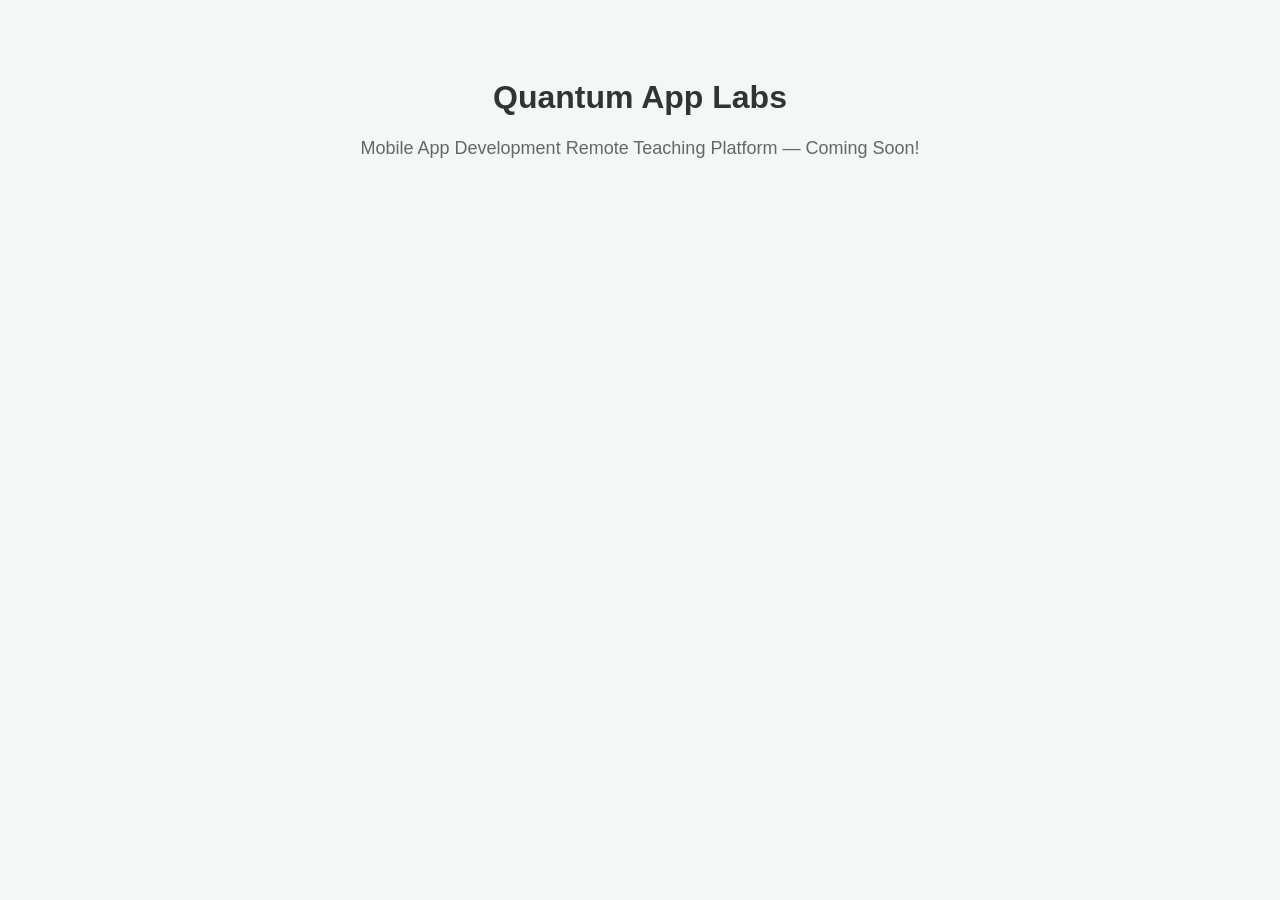
==== index.html @ 506714e9 "initial commit" ====
<!DOCTYPE html>
<html lang="en">

<head>
    <meta charset="UTF-8">
    <meta name="viewport" content="width=device-width, initial-scale=1.0">
    <title>Quantum App Labs</title>
    <style>
        body {
            font-family: sans-serif;
            text-align: center;
            padding: 50px;
            background: #f4f7f6;
        }

        h1 {
            color: #333;
        }

        p {
            color: #666;
            font-size: 18px;
        }
    </style>
</head>

<body>
    <h1>Quantum App Labs</h1>
    <p>Mobile App Development Remote Teaching Platform — Coming Soon!</p>
</body>

</html>
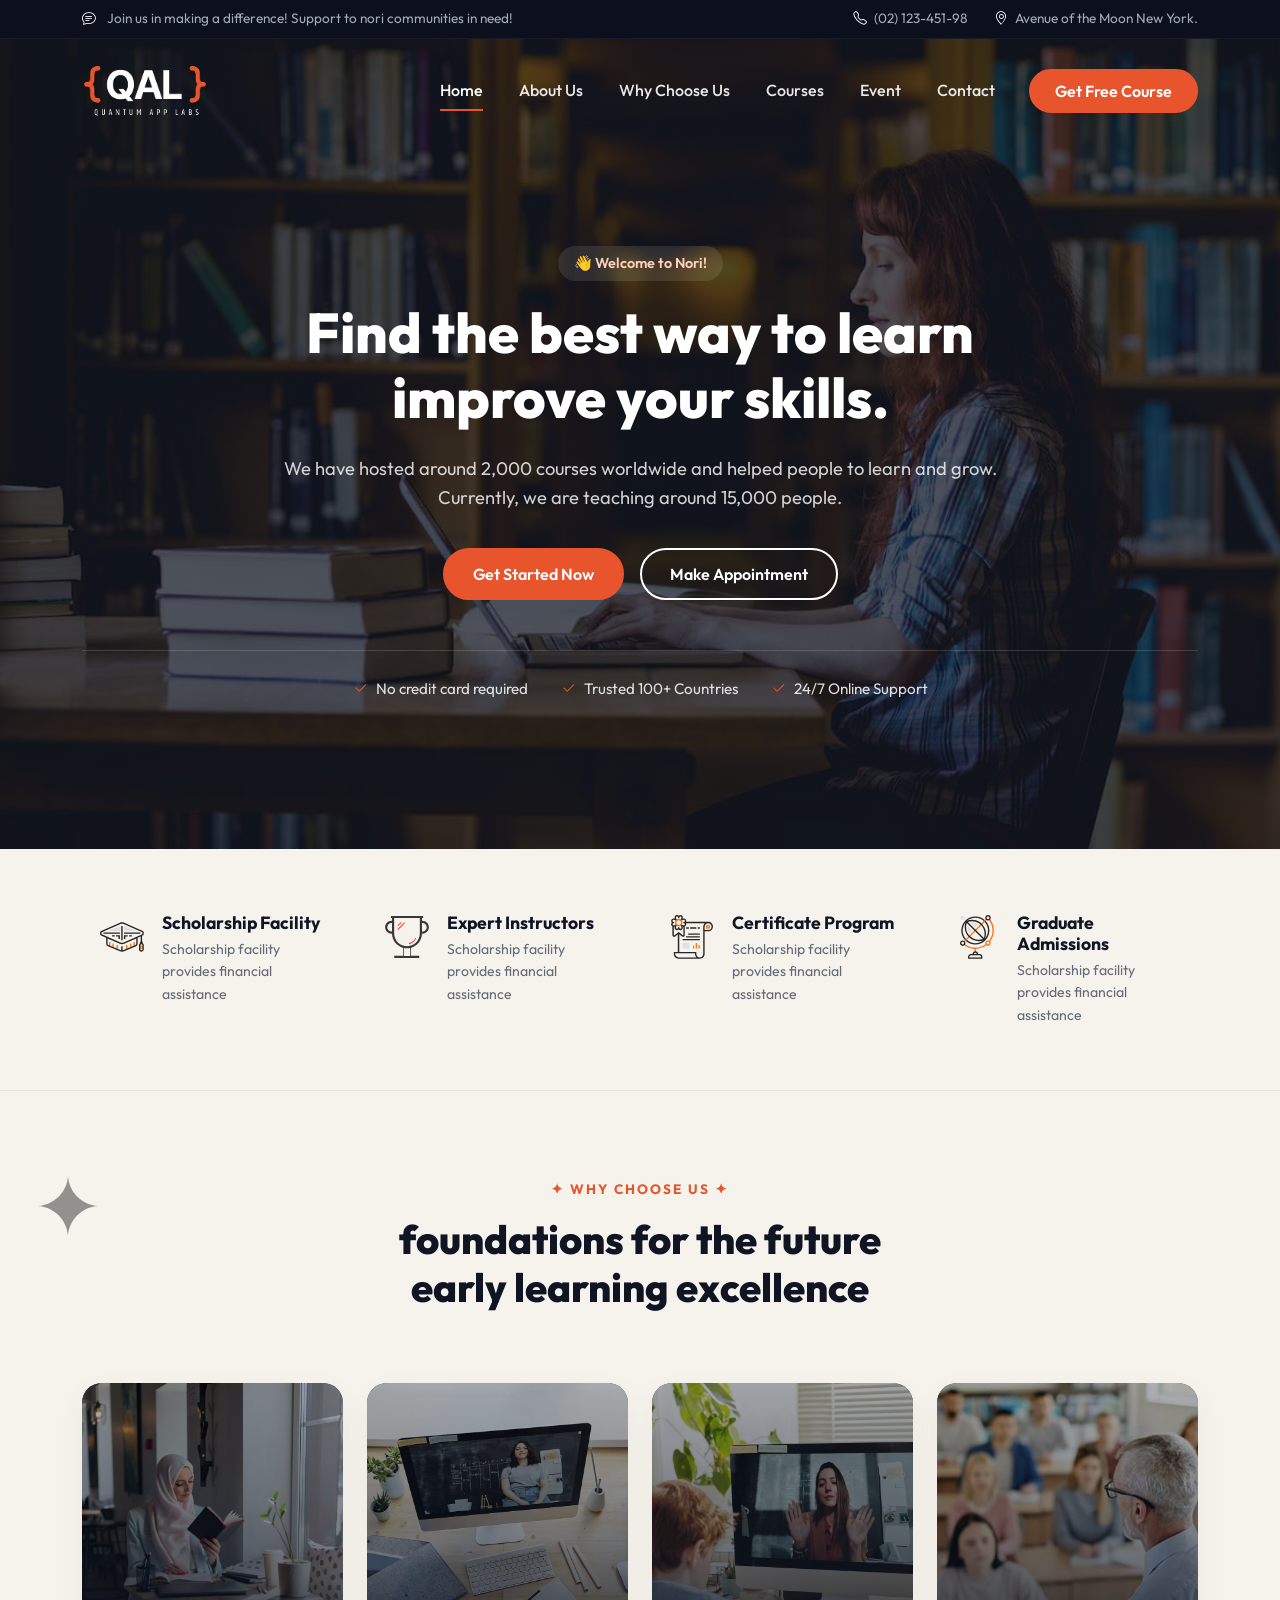
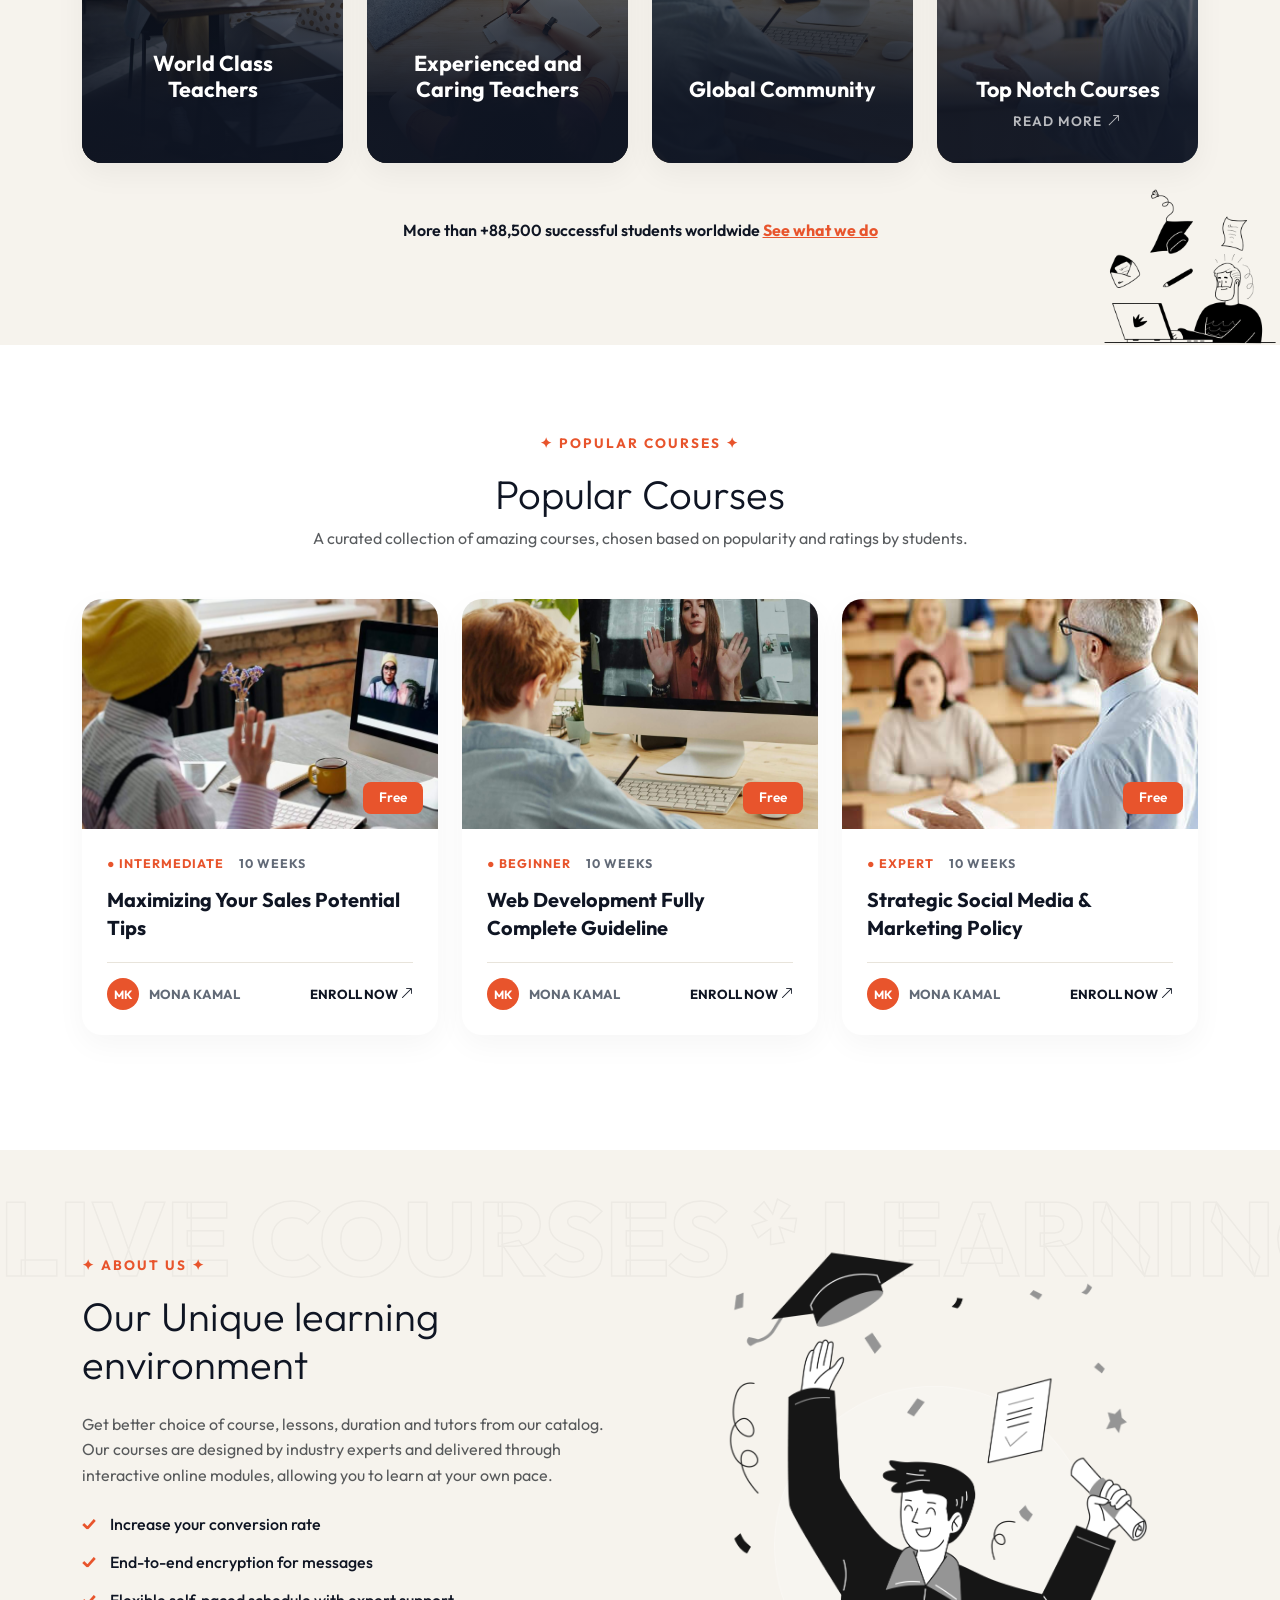
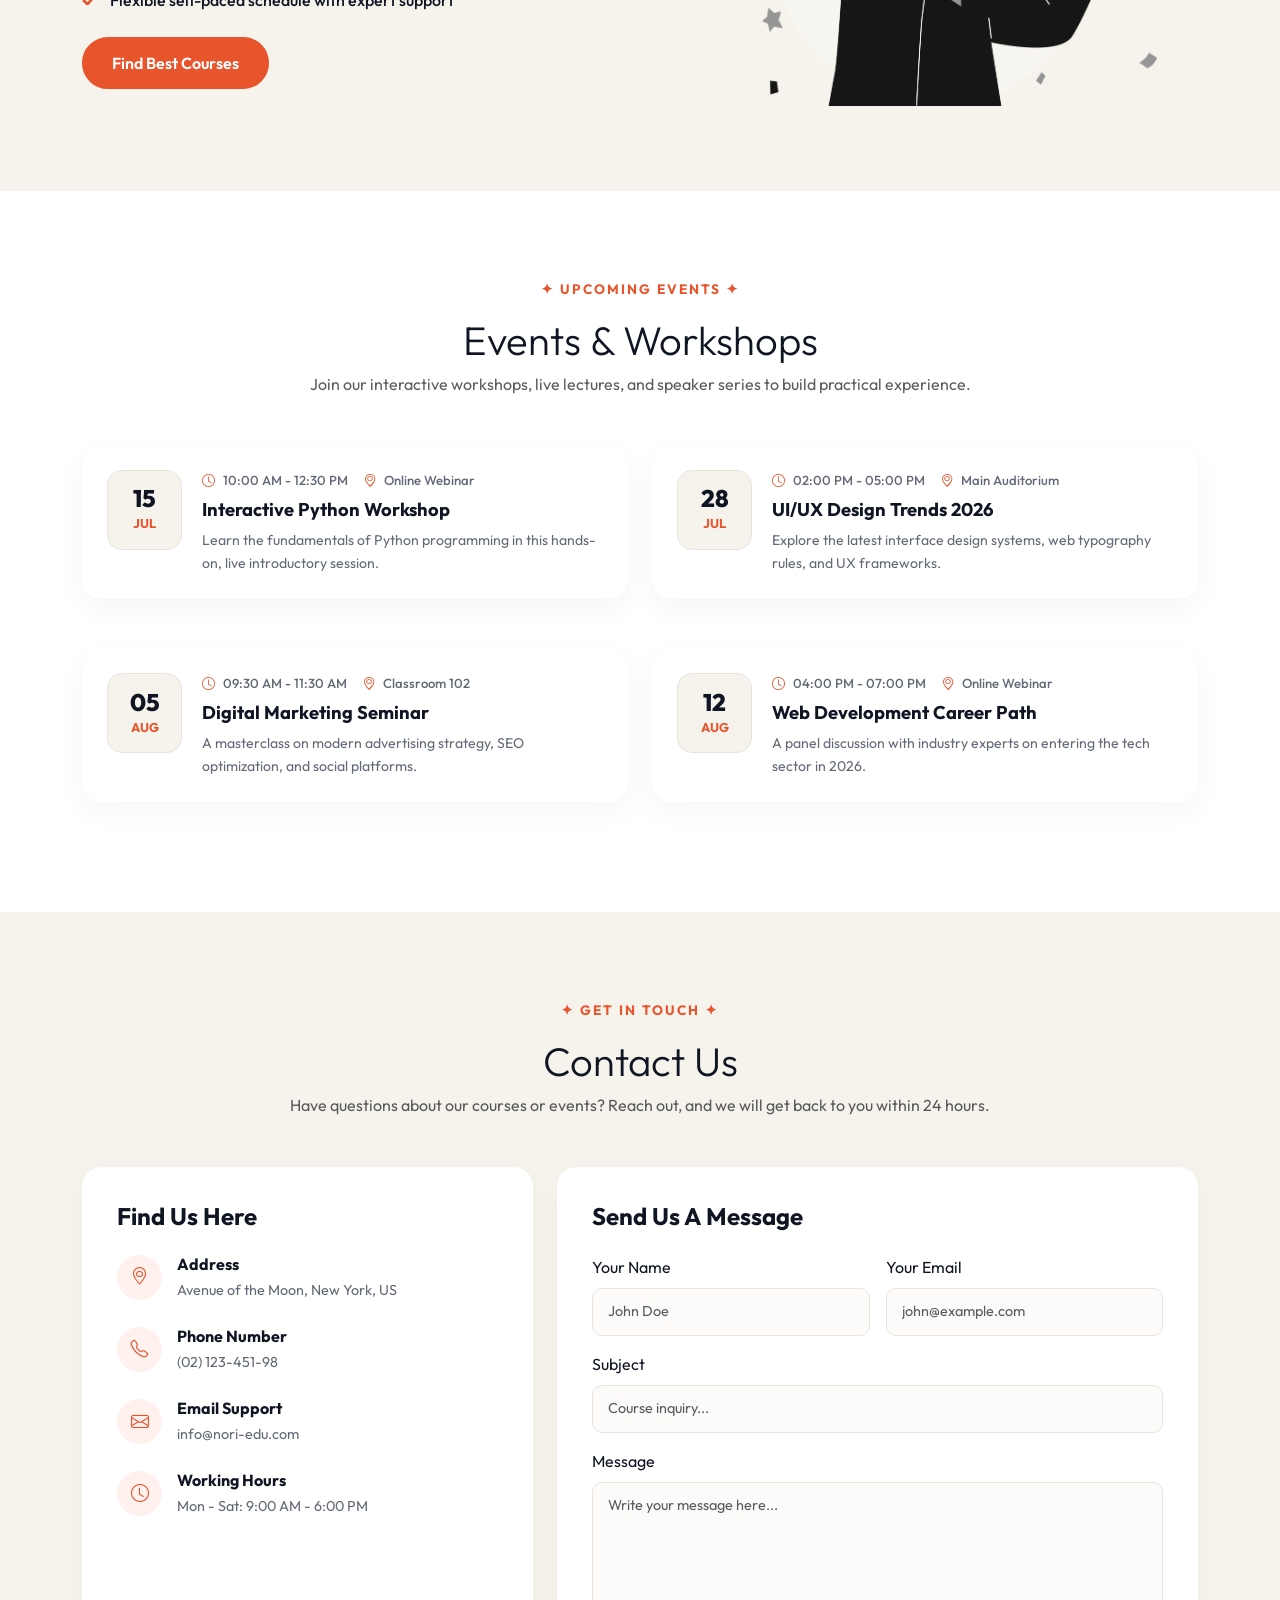
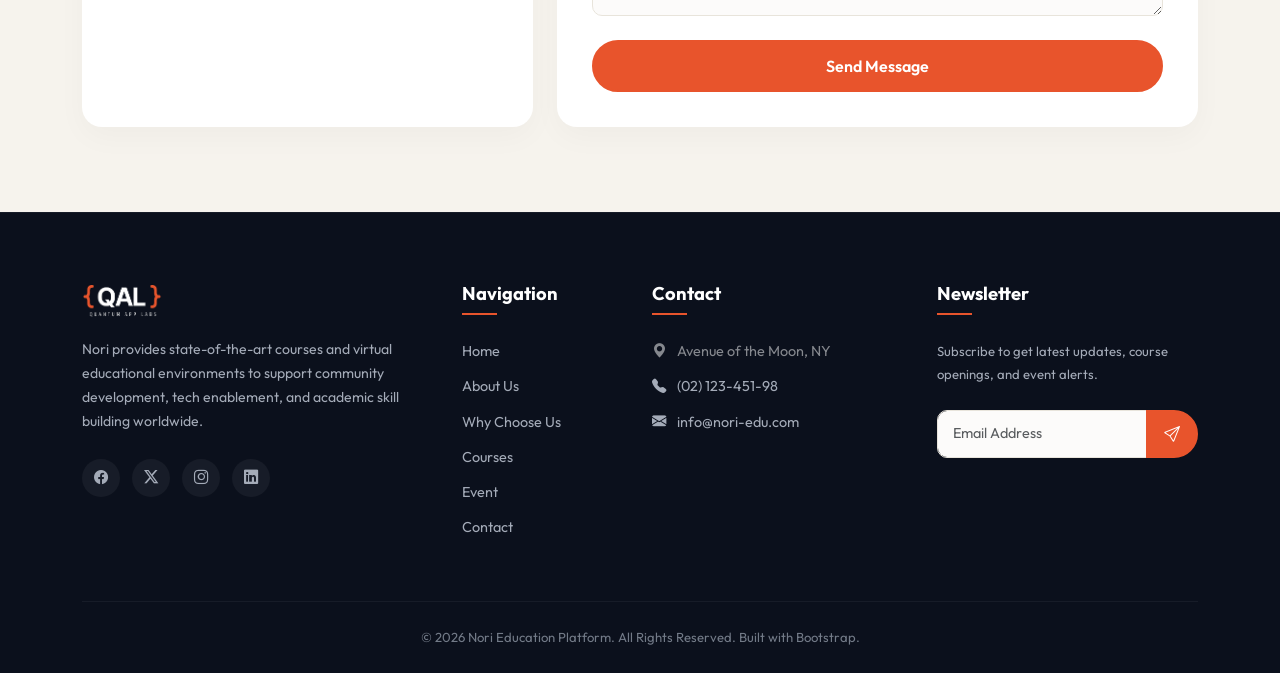
==== commit c00f4fb8: "updated website design with bootstrap" ====
--- a/index.html
+++ b/index.html
@@ -4,29 +4,735 @@
 <head>
     <meta charset="UTF-8">
     <meta name="viewport" content="width=device-width, initial-scale=1.0">
-    <title>Quantum App Labs</title>
-    <style>
-        body {
-            font-family: sans-serif;
-            text-align: center;
-            padding: 50px;
-            background: #f4f7f6;
-        }
-
-        h1 {
-            color: #333;
-        }
-
-        p {
-            color: #666;
-            font-size: 18px;
-        }
-    </style>
+    <title>Nori - Find the best way to learn & improve your skills</title>
+
+    <!-- Meta Descriptions for SEO -->
+    <meta name="description"
+        content="Nori is a premium education platform teaching over 15,000 students worldwide. Explore popular courses, expert workshops, and a unique learning environment.">
+    <meta name="keywords"
+        content="education, online courses, learning platform, nori, bootstrap school, expert teachers">
+
+    <!-- Bootstrap 5 CSS (CDN) -->
+    <link href="https://cdn.jsdelivr.net/npm/bootstrap@5.3.2/dist/css/bootstrap.min.css" rel="stylesheet">
+
+    <!-- Bootstrap Icons (CDN) -->
+    <link rel="stylesheet" href="https://cdn.jsdelivr.net/npm/bootstrap-icons@1.11.1/font/bootstrap-icons.css">
+
+    <!-- Custom CSS (Local stylesheet) -->
+    <link rel="stylesheet" href="assets/css/style.css">
 </head>
 
-<body>
-    <h1>Quantum App Labs</h1>
-    <p>Mobile App Development Remote Teaching Platform — Coming Soon!</p>
+<body data-bs-spy="scroll" data-bs-target="#navbarNav" data-bs-offset="100">
+
+    <!-- =========================================
+      1. TOP INFORMATION BAR
+    ========================================= -->
+    <div class="top-bar d-none d-lg-block">
+        <div class="container">
+            <div class="d-flex justify-content-between align-items-center">
+                <div class="top-bar-info">
+                    <i class="bi bi-chat-text text-white me-2"></i> Join us in making a difference! Support to nori
+                    communities in need!
+                </div>
+                <div class="top-bar-contact">
+                    <span class="me-4">
+                        <i class="bi bi-telephone text-white me-1"></i> (02) 123-451-98
+                    </span>
+                    <span>
+                        <i class="bi bi-geo-alt text-white me-1"></i> Avenue of the Moon New York.
+                    </span>
+                </div>
+            </div>
+        </div>
+    </div>
+
+    <!-- =========================================
+      2. NAVIGATION BAR
+    ========================================= -->
+    <nav class="navbar navbar-expand-lg navbar-transparent sticky-top">
+        <div class="container">
+            <!-- Brand Logo -->
+            <a class="navbar-brand" href="#home">
+                <img src="assets/images/Logo.png" alt="Quantum App Labs" height="55"
+                    class="d-inline-block align-middle me-1">
+            </a>
+
+            <!-- Mobile Menu Toggle Button -->
+            <button class="navbar-toggler" type="button" data-bs-toggle="collapse" data-bs-target="#navbarNav"
+                aria-controls="navbarNav" aria-expanded="false" aria-label="Toggle navigation">
+                <span class="navbar-toggler-icon"></span>
+            </button>
+
+            <!-- Menu Links (Note: Login and Sign Up buttons removed as requested) -->
+            <div class="collapse navbar-collapse justify-content-end" id="navbarNav">
+                <ul class="navbar-nav align-items-center">
+                    <li class="nav-item">
+                        <a class="nav-link active" href="#home">Home</a>
+                    </li>
+                    <li class="nav-item">
+                        <a class="nav-link" href="#about">About Us</a>
+                    </li>
+                    <li class="nav-item">
+                        <a class="nav-link" href="#why-choose">Why Choose Us</a>
+                    </li>
+                    <li class="nav-item">
+                        <a class="nav-link" href="#courses">Courses</a>
+                    </li>
+                    <li class="nav-item">
+                        <a class="nav-link" href="#event">Event</a>
+                    </li>
+                    <li class="nav-item">
+                        <a class="nav-link" href="#contact">Contact</a>
+                    </li>
+                    <!-- Nav CTA Button -->
+                    <li class="nav-item ms-lg-3 mt-3 mt-lg-0">
+                        <a href="#courses" class="btn btn-orange px-4 py-2 text-white">Get Free Course</a>
+                    </li>
+                </ul>
+            </div>
+        </div>
+    </nav>
+
+    <!-- =========================================
+      3. HERO BANNER SECTION
+    ========================================= -->
+    <header id="home" class="hero-section">
+        <div class="container text-center">
+            <!-- Floating Welcome Badge -->
+            <div class="hero-welcome-badge animate-fade-in">
+                👋 Welcome to Nori!
+            </div>
+
+            <!-- Hero Typography -->
+            <h1 class="hero-title animate-slide-up">
+                Find the best way to learn<br>improve your skills.
+            </h1>
+
+            <p class="hero-desc animate-slide-up">
+                We have hosted around 2,000 courses worldwide and helped people to learn and grow.<br>
+                Currently, we are teaching around 15,000 people.
+            </p>
+
+            <!-- Hero CTAs -->
+            <div class="hero-ctas d-flex flex-column flex-sm-row justify-content-center gap-3">
+                <a href="#courses" class="btn btn-orange">Get Started Now</a>
+                <a href="#contact" class="btn btn-outline-white">Make Appointment</a>
+            </div>
+
+            <!-- Trust Checklist under CTAs -->
+            <div class="hero-trust-list">
+                <div class="hero-trust-item">
+                    <i class="bi bi-check2"></i> No credit card required
+                </div>
+                <div class="hero-trust-item">
+                    <i class="bi bi-check2"></i> Trusted 100+ Countries
+                </div>
+                <div class="hero-trust-item">
+                    <i class="bi bi-check2"></i> 24/7 Online Support
+                </div>
+            </div>
+        </div>
+    </header>
+
+    <!-- =========================================
+      4. FEATURES BAR SECTION (Beige horizontal strip)
+    ========================================= -->
+    <section class="features-bar-section py-5">
+        <div class="container">
+            <div class="row g-4 justify-content-center">
+                <!-- Feature 1 -->
+                <div class="col-sm-6 col-lg-3">
+                    <div class="feature-box">
+                        <div class="feature-icon-wrapper">
+                            <img src="assets/images/edu.svg" alt="Graduation Cap">
+                        </div>
+                        <div>
+                            <h4 class="feature-title">Scholarship Facility</h4>
+                            <p class="feature-desc">Scholarship facility provides financial assistance</p>
+                        </div>
+                    </div>
+                </div>
+
+                <!-- Feature 2 -->
+                <div class="col-sm-6 col-lg-3">
+                    <div class="feature-box">
+                        <div class="feature-icon-wrapper">
+                            <img src="assets/images/expert.svg" alt="Trophy">
+                        </div>
+                        <div>
+                            <h4 class="feature-title">Expert Instructors</h4>
+                            <p class="feature-desc">Scholarship facility provides financial assistance</p>
+                        </div>
+                    </div>
+                </div>
+
+                <!-- Feature 3 -->
+                <div class="col-sm-6 col-lg-3">
+                    <div class="feature-box">
+                        <div class="feature-icon-wrapper">
+                            <img src="assets/images/certificate.svg" alt="Certificate">
+                        </div>
+                        <div>
+                            <h4 class="feature-title">Certificate Program</h4>
+                            <p class="feature-desc">Scholarship facility provides financial assistance</p>
+                        </div>
+                    </div>
+                </div>
+
+                <!-- Feature 4 -->
+                <div class="col-sm-6 col-lg-3">
+                    <div class="feature-box">
+                        <div class="feature-icon-wrapper">
+                            <img src="assets/images/graduate.svg" alt="Globe">
+                        </div>
+                        <div>
+                            <h4 class="feature-title">Graduate Admissions</h4>
+                            <p class="feature-desc">Scholarship facility provides financial assistance</p>
+                        </div>
+                    </div>
+                </div>
+            </div>
+        </div>
+    </section>
+
+    <!-- =========================================
+      5. WHY CHOOSE US SECTION
+    ========================================= -->
+    <section id="why-choose" class="why-choose-section">
+        <!-- Deco Graphics -->
+        <img src="assets/images/sparkle.svg" alt="Sparkle Icon" class="sparkle-bg-left">
+        <img src="assets/images/foundation-learning.png" alt="Doodle graphics" class="doodle-bottom-right">
+
+        <div class="container text-center">
+            <!-- Header Tag -->
+            <div class="section-tag">
+                ✦ Why Choose Us ✦
+            </div>
+
+            <!-- Section Title -->
+            <h2 class="section-heading display-6 mb-5" style="text-transform: lowercase; font-weight: 800;">
+                foundations for the future<br>early learning excellence
+            </h2>
+
+            <!-- Cards Grid -->
+            <div class="row g-4 why-choose-grid text-start">
+                <!-- Card 1: World Class Teachers -->
+                <div class="col-md-6 col-lg-3">
+                    <div class="why-card">
+                        <img src="assets/images/worldclass.jpg" alt="Teacher studying" class="why-card-img">
+                        <div class="why-card-overlay"></div>
+                        <div class="why-card-content text-center">
+                            <h3 class="why-card-title">World Class Teachers</h3>
+                            <a href="#about" class="why-card-link">READ MORE <i class="bi bi-arrow-right"></i></a>
+                        </div>
+                    </div>
+                </div>
+
+                <!-- Card 2: Experienced and Caring Teachers -->
+                <div class="col-md-6 col-lg-3">
+                    <div class="why-card">
+                        <img src="assets/images/nori-img-10.jpg" alt="Classroom workspace" class="why-card-img">
+                        <div class="why-card-overlay"></div>
+                        <div class="why-card-content text-center">
+                            <h3 class="why-card-title">Experienced and Caring Teachers</h3>
+                            <a href="#about" class="why-card-link">READ MORE <i class="bi bi-arrow-right"></i></a>
+                        </div>
+                    </div>
+                </div>
+
+                <!-- Card 3: Global Community -->
+                <div class="col-md-6 col-lg-3">
+                    <div class="why-card">
+                        <img src="assets/images/global.jpg" alt="Child video calling" class="why-card-img">
+                        <div class="why-card-overlay"></div>
+                        <div class="why-card-content text-center">
+                            <h3 class="why-card-title">Global Community</h3>
+                            <a href="#about" class="why-card-link">READ MORE <i class="bi bi-arrow-right"></i></a>
+                        </div>
+                    </div>
+                </div>
+
+                <!-- Card 4: Top Notch Courses -->
+                <div class="col-md-6 col-lg-3">
+                    <div class="why-card">
+                        <img src="assets/images/top-notch.jpg" alt="Class learning" class="why-card-img">
+                        <div class="why-card-overlay"></div>
+                        <div class="why-card-content text-center">
+                            <h3 class="why-card-title">Top Notch Courses</h3>
+                            <a href="#courses" class="why-card-link" style="opacity: 1; transform: translateY(0);">READ
+                                MORE <i class="bi bi-arrow-up-right"></i></a>
+                        </div>
+                    </div>
+                </div>
+            </div>
+
+            <!-- Bottom Text Link -->
+            <p class="why-bottom-text">
+                More than +88,500 successful students worldwide <a href="#courses">See what we do</a>
+            </p>
+        </div>
+    </section>
+
+    <!-- =========================================
+      6. POPULAR COURSES SECTION
+    ========================================= -->
+    <section id="courses" class="courses-section">
+        <div class="container text-center">
+            <!-- Header Tag -->
+            <div class="section-tag">
+                ✦ Popular Courses ✦
+            </div>
+
+            <h2 class="section-heading display-6 mb-2">Popular Courses</h2>
+            <p class="text-muted mb-5 max-width-600 mx-auto">
+                A curated collection of amazing courses, chosen based on popularity and ratings by students.
+            </p>
+
+            <!-- Courses Row -->
+            <div class="row g-4 text-start">
+                <!-- Course 1 -->
+                <div class="col-md-6 col-lg-4">
+                    <div class="course-card">
+                        <div class="course-img-wrapper">
+                            <img src="assets/images/demo-courses.jpg" alt="Students learning" class="course-img">
+                            <span class="course-badge-free">Free</span>
+                        </div>
+                        <div class="course-body">
+                            <div class="course-meta">
+                                <span class="course-category">● INTERMEDIATE</span>
+                                <span class="course-duration">10 WEEKS</span>
+                            </div>
+                            <h3 class="course-title">
+                                <a href="#contact">Maximizing Your Sales Potential Tips</a>
+                            </h3>
+                            <div class="course-footer">
+                                <div class="course-author">
+                                    <div class="course-author-avatar">MK</div>
+                                    <span class="course-author-name">MONA KAMAL</span>
+                                </div>
+                                <a href="#contact" class="course-enroll-link">ENROLL NOW <i
+                                        class="bi bi-arrow-up-right"></i></a>
+                            </div>
+                        </div>
+                    </div>
+                </div>
+
+                <!-- Course 2 -->
+                <div class="col-md-6 col-lg-4">
+                    <div class="course-card">
+                        <div class="course-img-wrapper">
+                            <img src="assets/images/global.jpg" alt="Online learning" class="course-img">
+                            <span class="course-badge-free">Free</span>
+                        </div>
+                        <div class="course-body">
+                            <div class="course-meta">
+                                <span class="course-category">● BEGINNER</span>
+                                <span class="course-duration">10 WEEKS</span>
+                            </div>
+                            <h3 class="course-title">
+                                <a href="#contact">Web Development Fully Complete Guideline</a>
+                            </h3>
+                            <div class="course-footer">
+                                <div class="course-author">
+                                    <div class="course-author-avatar">MK</div>
+                                    <span class="course-author-name">MONA KAMAL</span>
+                                </div>
+                                <a href="#contact" class="course-enroll-link">ENROLL NOW <i
+                                        class="bi bi-arrow-up-right"></i></a>
+                            </div>
+                        </div>
+                    </div>
+                </div>
+
+                <!-- Course 3 -->
+                <div class="col-md-6 col-lg-4">
+                    <div class="course-card">
+                        <div class="course-img-wrapper">
+                            <img src="assets/images/top-notch.jpg" alt="Social Media class" class="course-img">
+                            <span class="course-badge-free">Free</span>
+                        </div>
+                        <div class="course-body">
+                            <div class="course-meta">
+                                <span class="course-category">● EXPERT</span>
+                                <span class="course-duration">10 WEEKS</span>
+                            </div>
+                            <h3 class="course-title">
+                                <a href="#contact">Strategic Social Media & Marketing Policy</a>
+                            </h3>
+                            <div class="course-footer">
+                                <div class="course-author">
+                                    <div class="course-author-avatar">MK</div>
+                                    <span class="course-author-name">MONA KAMAL</span>
+                                </div>
+                                <a href="#contact" class="course-enroll-link">ENROLL NOW <i
+                                        class="bi bi-arrow-up-right"></i></a>
+                            </div>
+                        </div>
+                    </div>
+                </div>
+            </div>
+        </div>
+    </section>
+
+    <!-- =========================================
+      7. ABOUT US SECTION
+    ========================================= -->
+    <section id="about" class="about-section">
+        <!-- Giant outline floating text behind layout -->
+        <div class="about-outline-text-bg text-uppercase">
+            Live Courses * Learning
+        </div>
+
+        <div class="container about-content-wrapper">
+            <div class="row g-5 align-items-center">
+                <!-- Left: Content details -->
+                <div class="col-lg-6">
+                    <div class="section-tag">
+                        ✦ About Us ✦
+                    </div>
+                    <h2 class="display-6 mb-4">Our Unique learning environment</h2>
+                    <p class="text-muted mb-4">
+                        Get better choice of course, lessons, duration and tutors from our catalog. Our courses are
+                        designed by industry experts and delivered through interactive online modules, allowing you to
+                        learn at your own pace.
+                    </p>
+
+                    <!-- Checklist -->
+                    <ul class="checklist mb-4">
+                        <li>Increase your conversion rate</li>
+                        <li>End-to-end encryption for messages</li>
+                        <li>Flexible self-paced schedule with expert support</li>
+                    </ul>
+
+                    <a href="#courses" class="btn btn-orange">Find Best Courses</a>
+                </div>
+
+                <!-- Right: Illustration -->
+                <div class="col-lg-6">
+                    <div class="about-img-wrapper">
+                        <img src="assets/images/unique-learning-environment.png"
+                            alt="Graduate throwing cap illustration" class="about-img">
+                    </div>
+                </div>
+            </div>
+        </div>
+    </section>
+
+    <!-- =========================================
+      8. EVENT SECTION
+    ========================================= -->
+    <section id="event" class="events-section">
+        <div class="container">
+            <div class="text-center mb-5">
+                <div class="section-tag">
+                    ✦ Upcoming Events ✦
+                </div>
+                <h2 class="display-6">Events & Workshops</h2>
+                <p class="text-muted max-width-600 mx-auto">
+                    Join our interactive workshops, live lectures, and speaker series to build practical experience.
+                </p>
+            </div>
+
+            <div class="row g-4">
+                <!-- Event 1 -->
+                <div class="col-lg-6">
+                    <div class="event-card">
+                        <div class="event-card-body">
+                            <div class="event-date-badge">
+                                <span class="event-day">15</span>
+                                <span class="event-month">Jul</span>
+                            </div>
+                            <div class="event-details">
+                                <div class="event-meta">
+                                    <span><i class="bi bi-clock"></i> 10:00 AM - 12:30 PM</span>
+                                    <span><i class="bi bi-geo-alt"></i> Online Webinar</span>
+                                </div>
+                                <h4 class="event-title">
+                                    <a href="#contact">Interactive Python Workshop</a>
+                                </h4>
+                                <p class="event-desc">
+                                    Learn the fundamentals of Python programming in this hands-on, live introductory
+                                    session.
+                                </p>
+                            </div>
+                        </div>
+                    </div>
+                </div>
+
+                <!-- Event 2 -->
+                <div class="col-lg-6">
+                    <div class="event-card">
+                        <div class="event-card-body">
+                            <div class="event-date-badge">
+                                <span class="event-day">28</span>
+                                <span class="event-month">Jul</span>
+                            </div>
+                            <div class="event-details">
+                                <div class="event-meta">
+                                    <span><i class="bi bi-clock"></i> 02:00 PM - 05:00 PM</span>
+                                    <span><i class="bi bi-geo-alt"></i> Main Auditorium</span>
+                                </div>
+                                <h4 class="event-title">
+                                    <a href="#contact">UI/UX Design Trends 2026</a>
+                                </h4>
+                                <p class="event-desc">
+                                    Explore the latest interface design systems, web typography rules, and UX
+                                    frameworks.
+                                </p>
+                            </div>
+                        </div>
+                    </div>
+                </div>
+
+                <!-- Event 3 -->
+                <div class="col-lg-6">
+                    <div class="event-card">
+                        <div class="event-card-body">
+                            <div class="event-date-badge">
+                                <span class="event-day">05</span>
+                                <span class="event-month">Aug</span>
+                            </div>
+                            <div class="event-details">
+                                <div class="event-meta">
+                                    <span><i class="bi bi-clock"></i> 09:30 AM - 11:30 AM</span>
+                                    <span><i class="bi bi-geo-alt"></i> Classroom 102</span>
+                                </div>
+                                <h4 class="event-title">
+                                    <a href="#contact">Digital Marketing Seminar</a>
+                                </h4>
+                                <p class="event-desc">
+                                    A masterclass on modern advertising strategy, SEO optimization, and social
+                                    platforms.
+                                </p>
+                            </div>
+                        </div>
+                    </div>
+                </div>
+
+                <!-- Event 4 -->
+                <div class="col-lg-6">
+                    <div class="event-card">
+                        <div class="event-card-body">
+                            <div class="event-date-badge">
+                                <span class="event-day">12</span>
+                                <span class="event-month">Aug</span>
+                            </div>
+                            <div class="event-details">
+                                <div class="event-meta">
+                                    <span><i class="bi bi-clock"></i> 04:00 PM - 07:00 PM</span>
+                                    <span><i class="bi bi-geo-alt"></i> Online Webinar</span>
+                                </div>
+                                <h4 class="event-title">
+                                    <a href="#contact">Web Development Career Path</a>
+                                </h4>
+                                <p class="event-desc">
+                                    A panel discussion with industry experts on entering the tech sector in 2026.
+                                </p>
+                            </div>
+                        </div>
+                    </div>
+                </div>
+            </div>
+        </div>
+    </section>
+
+    <!-- =========================================
+      9. CONTACT SECTION
+    ========================================= -->
+    <section id="contact" class="contact-section">
+        <div class="container">
+            <div class="text-center mb-5">
+                <div class="section-tag">
+                    ✦ Get In Touch ✦
+                </div>
+                <h2 class="display-6">Contact Us</h2>
+                <p class="text-muted max-width-600 mx-auto">
+                    Have questions about our courses or events? Reach out, and we will get back to you within 24 hours.
+                </p>
+            </div>
+
+            <div class="row g-4">
+                <!-- Left: Contact Details Column -->
+                <div class="col-lg-5">
+                    <div class="contact-info-card">
+                        <h4 class="mb-4" style="font-weight: 700;">Find Us Here</h4>
+
+                        <!-- Address -->
+                        <div class="contact-info-item">
+                            <div class="contact-info-icon">
+                                <i class="bi bi-geo-alt"></i>
+                            </div>
+                            <div class="contact-info-details">
+                                <h5>Address</h5>
+                                <p>Avenue of the Moon, New York, US</p>
+                            </div>
+                        </div>
+
+                        <!-- Phone -->
+                        <div class="contact-info-item">
+                            <div class="contact-info-icon">
+                                <i class="bi bi-telephone"></i>
+                            </div>
+                            <div class="contact-info-details">
+                                <h5>Phone Number</h5>
+                                <p>(02) 123-451-98</p>
+                            </div>
+                        </div>
+
+                        <!-- Email -->
+                        <div class="contact-info-item">
+                            <div class="contact-info-icon">
+                                <i class="bi bi-envelope"></i>
+                            </div>
+                            <div class="contact-info-details">
+                                <h5>Email Support</h5>
+                                <p>info@nori-edu.com</p>
+                            </div>
+                        </div>
+
+                        <!-- Working Hours -->
+                        <div class="contact-info-item">
+                            <div class="contact-info-icon">
+                                <i class="bi bi-clock"></i>
+                            </div>
+                            <div class="contact-info-details">
+                                <h5>Working Hours</h5>
+                                <p>Mon - Sat: 9:00 AM - 6:00 PM</p>
+                            </div>
+                        </div>
+                    </div>
+                </div>
+
+                <!-- Right: Sleek Contact Form Column -->
+                <div class="col-lg-7">
+                    <div class="contact-form-card">
+                        <h4 class="mb-4" style="font-weight: 700;">Send Us A Message</h4>
+
+                        <form id="contactForm">
+                            <div class="row g-3">
+                                <!-- Name Input -->
+                                <div class="col-md-6">
+                                    <div class="form-group">
+                                        <label for="formName" class="form-label font-weight-bold">Your Name</label>
+                                        <input type="text" class="form-control" id="formName" placeholder="John Doe"
+                                            required>
+                                    </div>
+                                </div>
+
+                                <!-- Email Input -->
+                                <div class="col-md-6">
+                                    <div class="form-group">
+                                        <label for="formEmail" class="form-label">Your Email</label>
+                                        <input type="email" class="form-control" id="formEmail"
+                                            placeholder="john@example.com" required>
+                                    </div>
+                                </div>
+
+                                <!-- Subject Input -->
+                                <div class="col-12">
+                                    <div class="form-group">
+                                        <label for="formSubject" class="form-label">Subject</label>
+                                        <input type="text" class="form-control" id="formSubject"
+                                            placeholder="Course inquiry..." required>
+                                    </div>
+                                </div>
+
+                                <!-- Message TextArea -->
+                                <div class="col-12">
+                                    <div class="form-group">
+                                        <label for="formMessage" class="form-label">Message</label>
+                                        <textarea class="form-control" id="formMessage" rows="5"
+                                            placeholder="Write your message here..." required></textarea>
+                                    </div>
+                                </div>
+
+                                <!-- Submit Button -->
+                                <div class="col-12 mt-4">
+                                    <button type="submit" class="btn btn-orange w-100">Send Message</button>
+                                </div>
+                            </div>
+                        </form>
+                    </div>
+                </div>
+            </div>
+        </div>
+    </section>
+
+    <!-- =========================================
+      10. FOOTER SECTION
+    ========================================= -->
+    <footer class="footer">
+        <div class="container">
+            <div class="row g-4">
+                <!-- Column 1: Brand details -->
+                <div class="col-lg-4 col-md-6">
+                    <a class="footer-logo" href="#home">
+                        <img src="assets/images/Logo.png" alt="Quantum App Labs" height="35"
+                            class="d-inline-block align-middle me-1">
+                    </a>
+                    <p class="footer-desc">
+                        Nori provides state-of-the-art courses and virtual educational environments to support community
+                        development, tech enablement, and academic skill building worldwide.
+                    </p>
+                    <div class="social-links">
+                        <a href="#" class="social-btn"><i class="bi bi-facebook"></i></a>
+                        <a href="#" class="social-btn"><i class="bi bi-twitter-x"></i></a>
+                        <a href="#" class="social-btn"><i class="bi bi-instagram"></i></a>
+                        <a href="#" class="social-btn"><i class="bi bi-linkedin"></i></a>
+                    </div>
+                </div>
+
+                <!-- Column 2: Navigation links -->
+                <div class="col-lg-2 col-md-6">
+                    <h4 class="footer-title">Navigation</h4>
+                    <ul class="footer-links">
+                        <li><a href="#home">Home</a></li>
+                        <li><a href="#about">About Us</a></li>
+                        <li><a href="#why-choose">Why Choose Us</a></li>
+                        <li><a href="#courses">Courses</a></li>
+                        <li><a href="#event">Event</a></li>
+                        <li><a href="#contact">Contact</a></li>
+                    </ul>
+                </div>
+
+                <!-- Column 3: Contact info -->
+                <div class="col-lg-3 col-md-6">
+                    <h4 class="footer-title">Contact</h4>
+                    <ul class="footer-links">
+                        <li class="text-white-50"><i class="bi bi-geo-alt-fill text-orange me-2"></i> Avenue of the
+                            Moon, NY</li>
+                        <li><a href="tel:+0212345198"><i class="bi bi-telephone-fill text-orange me-2"></i> (02)
+                                123-451-98</a></li>
+                        <li><a href="mailto:info@nori-edu.com"><i class="bi bi-envelope-fill text-orange me-2"></i>
+                                info@nori-edu.com</a></li>
+                    </ul>
+                </div>
+
+                <!-- Column 4: Newsletter -->
+                <div class="col-lg-3 col-md-6">
+                    <h4 class="footer-title">Newsletter</h4>
+                    <p class="footer-desc" style="font-size: 0.82rem;">
+                        Subscribe to get latest updates, course openings, and event alerts.
+                    </p>
+                    <div class="input-group">
+                        <input type="email" class="form-control" placeholder="Email Address" aria-label="Email Address">
+                        <button class="btn btn-orange py-2 px-3" type="button"><i class="bi bi-send"></i></button>
+                    </div>
+                </div>
+            </div>
+
+            <!-- Bottom copyrights bar -->
+            <div class="footer-bottom text-center">
+                <p class="mb-0">&copy; 2026 Nori Education Platform. All Rights Reserved. Built with Bootstrap.</p>
+            </div>
+        </div>
+    </footer>
+
+    <!-- Bootstrap 5 Bundle JS with Popper (CDN) -->
+    <script src="https://cdn.jsdelivr.net/npm/bootstrap@5.3.2/dist/js/bootstrap.bundle.min.js"></script>
+
+    <!-- Custom JS (Local script) -->
+    <script src="assets/js/script.js"></script>
 </body>
 
 </html>
--- a/assets/css/style.css
+++ b/assets/css/style.css
@@ -0,0 +1,937 @@
+/* 
+=========================================
+  NORI - Education Landing Page Stylesheet
+  Standard, Clean, and Beginner-Friendly CSS
+=========================================
+*/
+
+/* 1. Global Custom Properties & Font Setup */
+@import url('https://fonts.googleapis.com/css2?family=Outfit:wght@300;400;500;600;700;800&display=swap');
+
+:root {
+    --primary-color: #e8542c;       /* Premium red-orange accent */
+    --primary-hover: #d13d17;       /* Darker orange for hover states */
+    --bg-cream: #f6f3ed;            /* Soft warm cream background */
+    --bg-white: #ffffff;            /* Pure white background */
+    --text-dark: #0f1523;           /* Sleek dark navy/black for typography */
+    --text-muted: #626a77;          /* Soft grey for body text and details */
+    --border-color: #e8e4db;        /* Warm border tint */
+    --font-primary: 'Outfit', sans-serif;
+    --transition-smooth: all 0.35s cubic-bezier(0.25, 0.8, 0.25, 1);
+}
+
+/* 2. Base Styles */
+body {
+    font-family: var(--font-primary);
+    background-color: var(--bg-white);
+    color: var(--text-dark);
+    line-height: 1.6;
+    overflow-x: hidden;
+}
+
+h1, h2, h3, h4, h5, h6 {
+    font-weight: 700;
+    color: var(--text-dark);
+}
+
+a {
+    color: var(--primary-color);
+    text-decoration: none;
+    transition: var(--transition-smooth);
+}
+
+a:hover {
+    color: var(--primary-hover);
+}
+
+/* Scrollspy adjustment for fixed headers */
+section {
+    padding: 85px 0;
+    position: relative;
+}
+
+/* Custom Buttons */
+.btn-orange {
+    background-color: var(--primary-color);
+    color: var(--bg-white);
+    font-weight: 600;
+    padding: 12px 28px;
+    border-radius: 30px;
+    border: 2px solid var(--primary-color);
+    transition: var(--transition-smooth);
+}
+
+.btn-orange:hover {
+    background-color: var(--primary-hover);
+    border-color: var(--primary-hover);
+    color: var(--bg-white);
+    transform: translateY(-2px);
+    box-shadow: 0 5px 15px rgba(232, 84, 44, 0.3);
+}
+
+.btn-outline-white {
+    background-color: transparent;
+    color: var(--bg-white);
+    font-weight: 600;
+    padding: 12px 28px;
+    border-radius: 30px;
+    border: 2px solid var(--bg-white);
+    transition: var(--transition-smooth);
+}
+
+.btn-outline-white:hover {
+    background-color: var(--bg-white);
+    color: var(--text-dark);
+    transform: translateY(-2px);
+    box-shadow: 0 5px 15px rgba(255, 255, 255, 0.2);
+}
+
+/* Small section tags */
+.section-tag {
+    color: var(--primary-color);
+    text-transform: uppercase;
+    font-size: 0.85rem;
+    font-weight: 700;
+    letter-spacing: 2px;
+    display: inline-flex;
+    align-items: center;
+    gap: 8px;
+    margin-bottom: 15px;
+}
+
+/* Custom Bullet List With Checkmarks */
+.checklist {
+    list-style: none;
+    padding-left: 0;
+}
+
+.checklist li {
+    position: relative;
+    padding-left: 28px;
+    margin-bottom: 12px;
+    color: var(--text-dark);
+    font-weight: 500;
+}
+
+.checklist li::before {
+    content: "✓";
+    position: absolute;
+    left: 0;
+    top: 0;
+    color: var(--primary-color);
+    font-weight: 900;
+}
+
+/* 3. Top Info Bar & Sticky Navbar */
+.top-bar {
+    background-color: #0b101c;
+    color: #a4abb8;
+    font-size: 0.85rem;
+    padding: 8px 0;
+    border-bottom: 1px solid rgba(255, 255, 255, 0.05);
+}
+
+.top-bar a {
+    color: #a4abb8;
+}
+
+.top-bar a:hover {
+    color: var(--bg-white);
+}
+
+.navbar {
+    position: absolute;
+    top: 0;
+    left: 0;
+    right: 0;
+    transition: var(--transition-smooth);
+    padding: 18px 0;
+    z-index: 1030;
+}
+
+@media (min-width: 992px) {
+    .navbar {
+        top: 40px; /* Position below the top-bar on desktop screens */
+    }
+}
+
+/* When transparent at top over Hero banner */
+.navbar-transparent {
+    background-color: transparent !important;
+}
+
+.navbar-transparent .nav-link {
+    color: rgba(255, 255, 255, 0.9) !important;
+    font-weight: 500;
+}
+
+.navbar-transparent .nav-link:hover,
+.navbar-transparent .nav-link.active {
+    color: var(--bg-white) !important;
+}
+
+/* When scrolled down */
+.navbar-scrolled {
+    position: fixed !important;
+    top: 0;
+    background-color: var(--bg-white) !important;
+    box-shadow: 0 4px 20px rgba(0, 0, 0, 0.05);
+    padding: 12px 0;
+}
+
+.navbar-scrolled .nav-link {
+    color: var(--text-dark) !important;
+    font-weight: 500;
+}
+
+.navbar-scrolled .nav-link:hover,
+.navbar-scrolled .nav-link.active {
+    color: var(--primary-color) !important;
+}
+
+.navbar-brand {
+    font-weight: 800;
+    font-size: 1.6rem;
+    display: flex;
+    align-items: center;
+    gap: 8px;
+}
+
+.navbar-brand img {
+    transition: var(--transition-smooth);
+}
+
+.navbar-transparent .navbar-brand {
+    color: var(--bg-white) !important;
+}
+
+.navbar-scrolled .navbar-brand {
+    color: var(--text-dark) !important;
+}
+
+.navbar-scrolled .navbar-brand img {
+    filter: invert(1) hue-rotate(180deg);
+}
+
+.navbar-toggler {
+    border: none;
+    outline: none !important;
+}
+
+.navbar-transparent .navbar-toggler-icon {
+    filter: invert(1);
+}
+
+/* Navigation link hover border animation */
+@media (min-width: 992px) {
+    .nav-link {
+        position: relative;
+        padding: 8px 15px !important;
+        margin: 0 3px;
+    }
+    .nav-link::after {
+        content: '';
+        position: absolute;
+        width: 0;
+        height: 2px;
+        bottom: 0;
+        left: 15px;
+        background-color: var(--primary-color);
+        transition: var(--transition-smooth);
+    }
+    .nav-link:hover::after,
+    .nav-link.active::after {
+        width: calc(100% - 30px);
+    }
+}
+
+/* 4. Hero Section */
+.hero-section {
+    min-height: 90vh;
+    display: flex;
+    align-items: center;
+    background: linear-gradient(rgba(10, 15, 28, 0.72), rgba(10, 15, 28, 0.72)), url('../images/nori-background-12.jpg') no-repeat center center / cover;
+    padding-top: 140px;
+    padding-bottom: 80px;
+    color: var(--bg-white);
+}
+
+.hero-welcome-badge {
+    background-color: rgba(255, 255, 255, 0.1);
+    color: #ffd0bb;
+    display: inline-flex;
+    align-items: center;
+    padding: 6px 16px;
+    border-radius: 20px;
+    font-size: 0.9rem;
+    font-weight: 600;
+    margin-bottom: 20px;
+    backdrop-filter: blur(5px);
+}
+
+.hero-title {
+    font-size: 3.5rem;
+    font-weight: 800;
+    line-height: 1.15;
+    margin-bottom: 24px;
+    color: var(--bg-white);
+}
+
+@media (max-width: 768px) {
+    .hero-title {
+        font-size: 2.3rem;
+    }
+}
+
+.hero-desc {
+    color: rgba(255, 255, 255, 0.8);
+    font-size: 1.15rem;
+    max-width: 750px;
+    margin: 0 auto 35px auto;
+}
+
+.hero-trust-list {
+    margin-top: 50px;
+    border-top: 1px solid rgba(255, 255, 255, 0.15);
+    padding-top: 25px;
+}
+
+.hero-trust-item {
+    font-size: 0.95rem;
+    color: rgba(255, 255, 255, 0.85);
+    display: inline-flex;
+    align-items: center;
+    margin: 0 15px;
+}
+
+.hero-trust-item i {
+    color: var(--primary-color);
+    margin-right: 8px;
+    font-weight: bold;
+}
+
+/* 5. Features Grid Section (Beige background bar) */
+.features-bar-section {
+    background-color: var(--bg-cream);
+    padding: 45px 0;
+    border-bottom: 1px solid var(--border-color);
+}
+
+.feature-box {
+    display: flex;
+    align-items: flex-start;
+    gap: 15px;
+    transition: var(--transition-smooth);
+    padding: 15px;
+}
+
+.feature-box:hover {
+    transform: translateY(-5px);
+}
+
+.feature-icon-wrapper {
+    background: transparent;
+    display: flex;
+    align-items: center;
+    justify-content: center;
+    width: 50px;
+    height: 50px;
+    flex-shrink: 0;
+}
+
+.feature-icon-wrapper img {
+    max-width: 100%;
+    max-height: 100%;
+    object-fit: contain;
+}
+
+.feature-title {
+    font-size: 1.1rem;
+    font-weight: 700;
+    margin-bottom: 5px;
+}
+
+.feature-desc {
+    font-size: 0.88rem;
+    color: var(--text-muted);
+    margin-bottom: 0;
+}
+
+/* 6. Why Choose Us Section */
+.why-choose-section {
+    background-color: var(--bg-cream);
+    position: relative;
+    overflow: hidden;
+}
+
+.why-choose-section .sparkle-bg-left {
+    position: absolute;
+    left: 3%;
+    top: 10%;
+    width: 60px;
+    opacity: 0.4;
+    pointer-events: none;
+}
+
+.why-choose-section .doodle-bottom-right {
+    position: absolute;
+    right: 0;
+    bottom: 0;
+    width: 180px;
+    pointer-events: none;
+    z-index: 2;
+}
+
+@media (max-width: 991px) {
+    .why-choose-section .doodle-bottom-right {
+        width: 120px;
+        opacity: 0.8;
+    }
+}
+
+.why-choose-grid {
+    margin-top: 45px;
+    margin-bottom: 30px;
+}
+
+.why-card {
+    position: relative;
+    border-radius: 20px;
+    overflow: hidden;
+    height: 380px;
+    margin-bottom: 25px;
+    box-shadow: 0 10px 30px rgba(0, 0, 0, 0.05);
+    background-color: var(--text-dark);
+    display: flex;
+    align-items: flex-end;
+    transition: var(--transition-smooth);
+}
+
+.why-card-img {
+    position: absolute;
+    top: 0;
+    left: 0;
+    width: 100%;
+    height: 100%;
+    object-fit: cover;
+    opacity: 0.75;
+    transition: var(--transition-smooth);
+}
+
+.why-card-overlay {
+    position: absolute;
+    top: 0;
+    left: 0;
+    width: 100%;
+    height: 100%;
+    background: linear-gradient(to top, rgba(15, 21, 35, 0.95) 15%, rgba(15, 21, 35, 0.4) 60%, rgba(15, 21, 35, 0.1) 100%);
+    z-index: 1;
+}
+
+.why-card-content {
+    position: relative;
+    z-index: 2;
+    padding: 30px;
+    width: 100%;
+}
+
+.why-card-title {
+    color: var(--bg-white);
+    font-size: 1.35rem;
+    font-weight: 700;
+    margin-bottom: 5px;
+    transition: var(--transition-smooth);
+}
+
+.why-card-link {
+    color: rgba(255, 255, 255, 0.7);
+    font-size: 0.85rem;
+    font-weight: 600;
+    letter-spacing: 1px;
+    display: inline-flex;
+    align-items: center;
+    gap: 5px;
+    opacity: 0;
+    transform: translateY(10px);
+    transition: var(--transition-smooth);
+}
+
+.why-card:hover {
+    transform: translateY(-8px);
+    box-shadow: 0 15px 35px rgba(0, 0, 0, 0.12);
+}
+
+.why-card:hover .why-card-img {
+    transform: scale(1.08);
+    opacity: 0.65;
+}
+
+.why-card:hover .why-card-link {
+    opacity: 1;
+    transform: translateY(0);
+    color: var(--primary-color);
+}
+
+.why-bottom-text {
+    font-size: 1rem;
+    font-weight: 600;
+    margin-top: 15px;
+    z-index: 3;
+    position: relative;
+}
+
+.why-bottom-text a {
+    color: var(--primary-color);
+    text-decoration: underline;
+    font-weight: 700;
+}
+
+/* 7. Popular Courses Section */
+.courses-section {
+    background-color: var(--bg-white);
+}
+
+.course-card {
+    border: none;
+    border-radius: 20px;
+    overflow: hidden;
+    background-color: var(--bg-white);
+    box-shadow: 0 10px 30px rgba(0, 0, 0, 0.04);
+    margin-bottom: 30px;
+    transition: var(--transition-smooth);
+}
+
+.course-card:hover {
+    transform: translateY(-8px);
+    box-shadow: 0 15px 35px rgba(0, 0, 0, 0.08);
+}
+
+.course-img-wrapper {
+    position: relative;
+    overflow: hidden;
+    height: 230px;
+}
+
+.course-img {
+    width: 100%;
+    height: 100%;
+    object-fit: cover;
+    transition: var(--transition-smooth);
+}
+
+.course-card:hover .course-img {
+    transform: scale(1.06);
+}
+
+.course-badge-free {
+    position: absolute;
+    bottom: 15px;
+    right: 15px;
+    background-color: var(--primary-color);
+    color: var(--bg-white);
+    font-size: 0.85rem;
+    font-weight: 600;
+    padding: 5px 16px;
+    border-radius: 8px;
+    z-index: 2;
+}
+
+.course-body {
+    padding: 25px;
+}
+
+.course-meta {
+    font-size: 0.78rem;
+    font-weight: 700;
+    margin-bottom: 12px;
+    letter-spacing: 1px;
+}
+
+.course-category {
+    color: var(--primary-color);
+    margin-right: 12px;
+}
+
+.course-duration {
+    color: var(--text-muted);
+}
+
+.course-title {
+    font-size: 1.25rem;
+    font-weight: 700;
+    line-height: 1.4;
+    margin-bottom: 20px;
+}
+
+.course-title a {
+    color: var(--text-dark);
+}
+
+.course-title a:hover {
+    color: var(--primary-color);
+}
+
+.course-footer {
+    display: flex;
+    align-items: center;
+    justify-content: space-between;
+    border-top: 1px solid var(--border-color);
+    padding-top: 15px;
+}
+
+.course-author {
+    display: flex;
+    align-items: center;
+    gap: 10px;
+}
+
+.course-author-avatar {
+    width: 32px;
+    height: 32px;
+    border-radius: 50%;
+    background-color: var(--primary-color);
+    color: var(--bg-white);
+    display: flex;
+    align-items: center;
+    justify-content: center;
+    font-size: 0.75rem;
+    font-weight: 700;
+}
+
+.course-author-name {
+    font-size: 0.82rem;
+    font-weight: 700;
+    color: var(--text-muted);
+}
+
+.course-enroll-link {
+    font-size: 0.82rem;
+    font-weight: 700;
+    color: var(--text-dark);
+}
+
+.course-card:hover .course-enroll-link {
+    color: var(--primary-color);
+}
+
+/* 8. About Us Section */
+.about-section {
+    background-color: var(--bg-cream);
+    overflow: hidden;
+}
+
+/* Scrolling outline text background effect */
+.about-outline-text-bg {
+    position: absolute;
+    top: 5px;
+    left: 0;
+    width: 100%;
+    font-size: 6.5rem;
+    font-weight: 800;
+    color: transparent;
+    -webkit-text-stroke: 1.5px rgba(15, 21, 35, 0.04);
+    user-select: none;
+    white-space: nowrap;
+    z-index: 1;
+    pointer-events: none;
+}
+
+@media (max-width: 768px) {
+    .about-outline-text-bg {
+        font-size: 4rem;
+        top: 20px;
+    }
+}
+
+.about-content-wrapper {
+    position: relative;
+    z-index: 2;
+}
+
+.about-img-wrapper {
+    position: relative;
+    display: flex;
+    justify-content: center;
+    align-items: center;
+}
+
+.about-img {
+    max-width: 85%;
+    height: auto;
+    object-fit: contain;
+    z-index: 2;
+}
+
+/* 9. Events Section (Custom beautiful placeholders) */
+.events-section {
+    background-color: var(--bg-white);
+}
+
+.event-card {
+    border: none;
+    border-radius: 20px;
+    background-color: var(--bg-white);
+    box-shadow: 0 10px 30px rgba(0, 0, 0, 0.04);
+    transition: var(--transition-smooth);
+    overflow: hidden;
+    margin-bottom: 25px;
+}
+
+.event-card:hover {
+    transform: translateY(-5px);
+    box-shadow: 0 15px 35px rgba(0, 0, 0, 0.08);
+}
+
+.event-card-body {
+    display: flex;
+    padding: 25px;
+    gap: 20px;
+}
+
+@media (max-width: 576px) {
+    .event-card-body {
+        flex-direction: column;
+    }
+}
+
+.event-date-badge {
+    background-color: var(--bg-cream);
+    border: 1px solid var(--border-color);
+    border-radius: 15px;
+    width: 75px;
+    height: 80px;
+    display: flex;
+    flex-direction: column;
+    align-items: center;
+    justify-content: center;
+    flex-shrink: 0;
+    transition: var(--transition-smooth);
+}
+
+.event-card:hover .event-date-badge {
+    background-color: var(--primary-color);
+    border-color: var(--primary-color);
+}
+
+.event-day {
+    font-size: 1.5rem;
+    font-weight: 800;
+    color: var(--text-dark);
+    line-height: 1;
+}
+
+.event-month {
+    font-size: 0.8rem;
+    font-weight: 700;
+    text-transform: uppercase;
+    color: var(--primary-color);
+    margin-top: 3px;
+}
+
+.event-card:hover .event-day,
+.event-card:hover .event-month {
+    color: var(--bg-white);
+}
+
+.event-details {
+    flex-grow: 1;
+}
+
+.event-meta {
+    font-size: 0.82rem;
+    color: var(--text-muted);
+    font-weight: 500;
+    margin-bottom: 8px;
+    display: flex;
+    flex-wrap: wrap;
+    gap: 15px;
+}
+
+.event-meta span i {
+    color: var(--primary-color);
+    margin-right: 5px;
+}
+
+.event-title {
+    font-size: 1.15rem;
+    font-weight: 700;
+    margin-bottom: 8px;
+}
+
+.event-title a {
+    color: var(--text-dark);
+}
+
+.event-title a:hover {
+    color: var(--primary-color);
+}
+
+.event-desc {
+    font-size: 0.88rem;
+    color: var(--text-muted);
+    margin-bottom: 0;
+}
+
+/* 10. Contact Section */
+.contact-section {
+    background-color: var(--bg-cream);
+}
+
+.contact-info-card {
+    background-color: var(--bg-white);
+    border-radius: 20px;
+    padding: 35px;
+    box-shadow: 0 10px 30px rgba(0, 0, 0, 0.03);
+    height: 100%;
+}
+
+.contact-info-item {
+    display: flex;
+    gap: 15px;
+    margin-bottom: 25px;
+}
+
+.contact-info-item:last-child {
+    margin-bottom: 0;
+}
+
+.contact-info-icon {
+    width: 45px;
+    height: 45px;
+    border-radius: 50%;
+    background-color: rgba(232, 84, 44, 0.08);
+    color: var(--primary-color);
+    display: flex;
+    align-items: center;
+    justify-content: center;
+    font-size: 1.1rem;
+    flex-shrink: 0;
+}
+
+.contact-info-details h5 {
+    font-size: 1rem;
+    font-weight: 700;
+    margin-bottom: 5px;
+}
+
+.contact-info-details p {
+    font-size: 0.9rem;
+    color: var(--text-muted);
+    margin-bottom: 0;
+}
+
+.contact-form-card {
+    background-color: var(--bg-white);
+    border-radius: 20px;
+    padding: 35px;
+    box-shadow: 0 10px 30px rgba(0, 0, 0, 0.03);
+}
+
+.form-control {
+    border-radius: 10px;
+    padding: 12px 15px;
+    border: 1px solid var(--border-color);
+    background-color: #fcfbfa;
+    font-size: 0.9rem;
+}
+
+.form-control:focus {
+    box-shadow: 0 0 0 4px rgba(232, 84, 44, 0.15);
+    border-color: var(--primary-color);
+    background-color: var(--bg-white);
+}
+
+/* 11. Footer Styles */
+.footer {
+    background-color: #0b101c;
+    color: #a4abb8;
+    font-size: 0.9rem;
+    padding: 70px 0 25px 0;
+    border-top: 1px solid rgba(255, 255, 255, 0.05);
+}
+
+.footer-title {
+    color: var(--bg-white);
+    font-size: 1.15rem;
+    font-weight: 700;
+    margin-bottom: 25px;
+    position: relative;
+    padding-bottom: 10px;
+}
+
+.footer-title::after {
+    content: '';
+    position: absolute;
+    left: 0;
+    bottom: 0;
+    width: 35px;
+    height: 2px;
+    background-color: var(--primary-color);
+}
+
+.footer-logo {
+    color: var(--bg-white);
+    font-weight: 800;
+    font-size: 1.6rem;
+    margin-bottom: 20px;
+    display: flex;
+    align-items: center;
+    gap: 8px;
+}
+
+.footer-desc {
+    font-size: 0.88rem;
+    line-height: 1.7;
+    margin-bottom: 25px;
+}
+
+.social-links {
+    display: flex;
+    gap: 12px;
+}
+
+.social-btn {
+    width: 38px;
+    height: 38px;
+    border-radius: 50%;
+    background-color: rgba(255, 255, 255, 0.05);
+    color: #a4abb8;
+    display: flex;
+    align-items: center;
+    justify-content: center;
+    transition: var(--transition-smooth);
+}
+
+.social-btn:hover {
+    background-color: var(--primary-color);
+    color: var(--bg-white);
+    transform: translateY(-3px);
+}
+
+.footer-links {
+    list-style: none;
+    padding-left: 0;
+    margin-bottom: 0;
+}
+
+.footer-links li {
+    margin-bottom: 12px;
+}
+
+.footer-links a {
+    color: #a4abb8;
+    transition: var(--transition-smooth);
+}
+
+.footer-links a:hover {
+    color: var(--bg-white);
+    padding-left: 5px;
+}
+
+.footer-bottom {
+    margin-top: 50px;
+    padding-top: 25px;
+    border-top: 1px solid rgba(255, 255, 255, 0.05);
+    font-size: 0.82rem;
+    color: #727a87;
+}
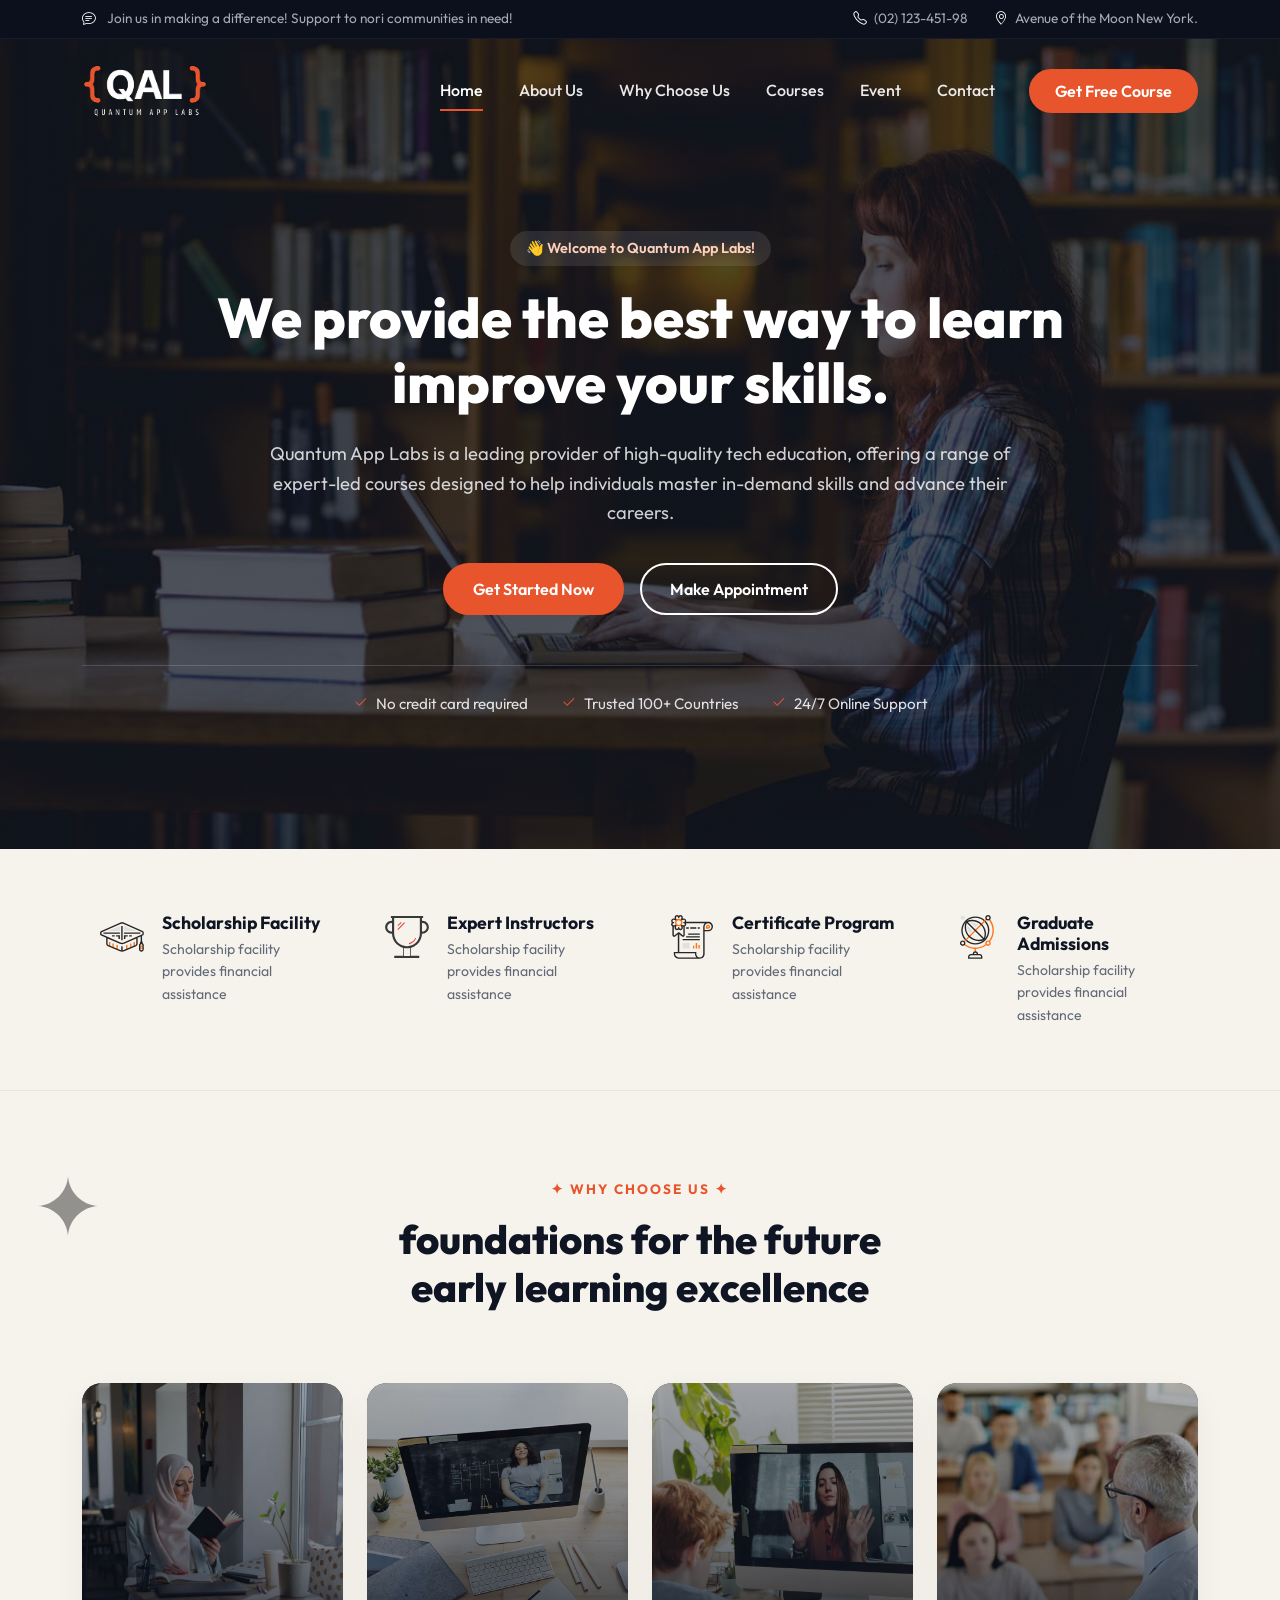
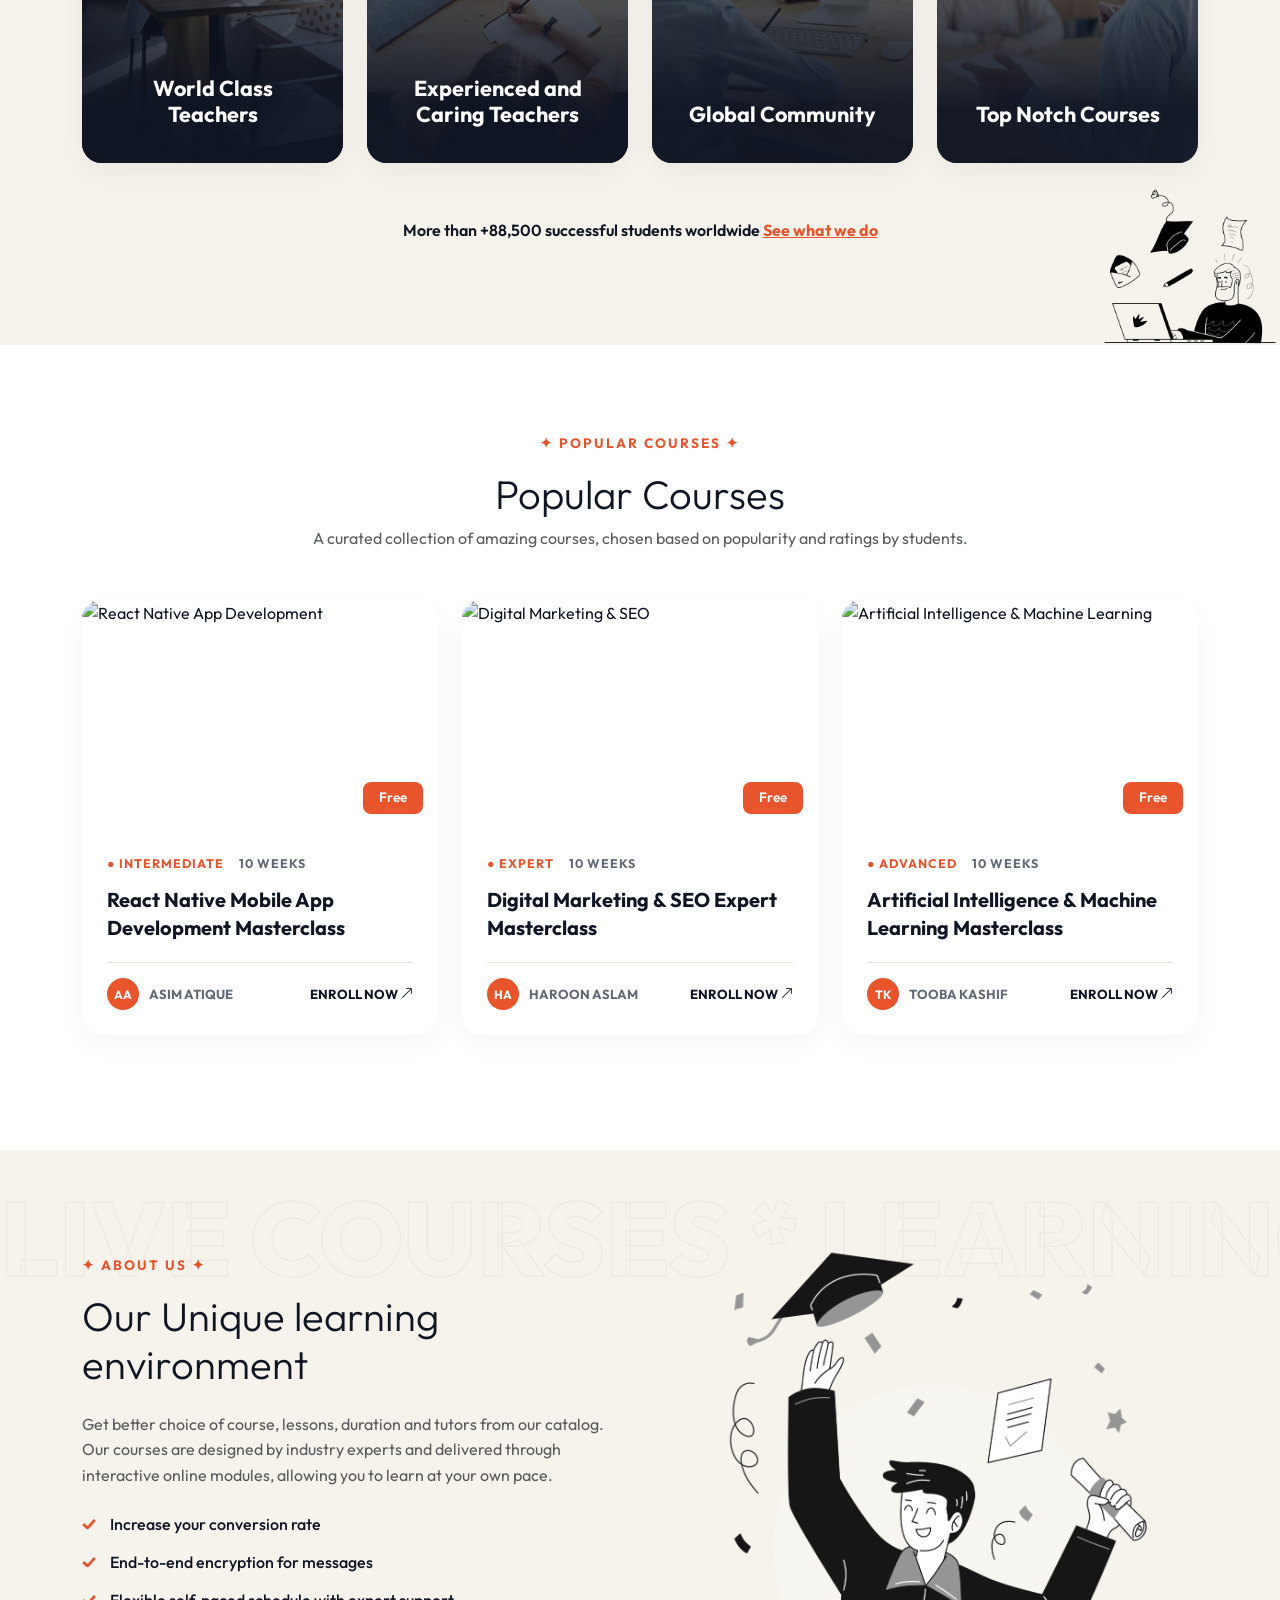
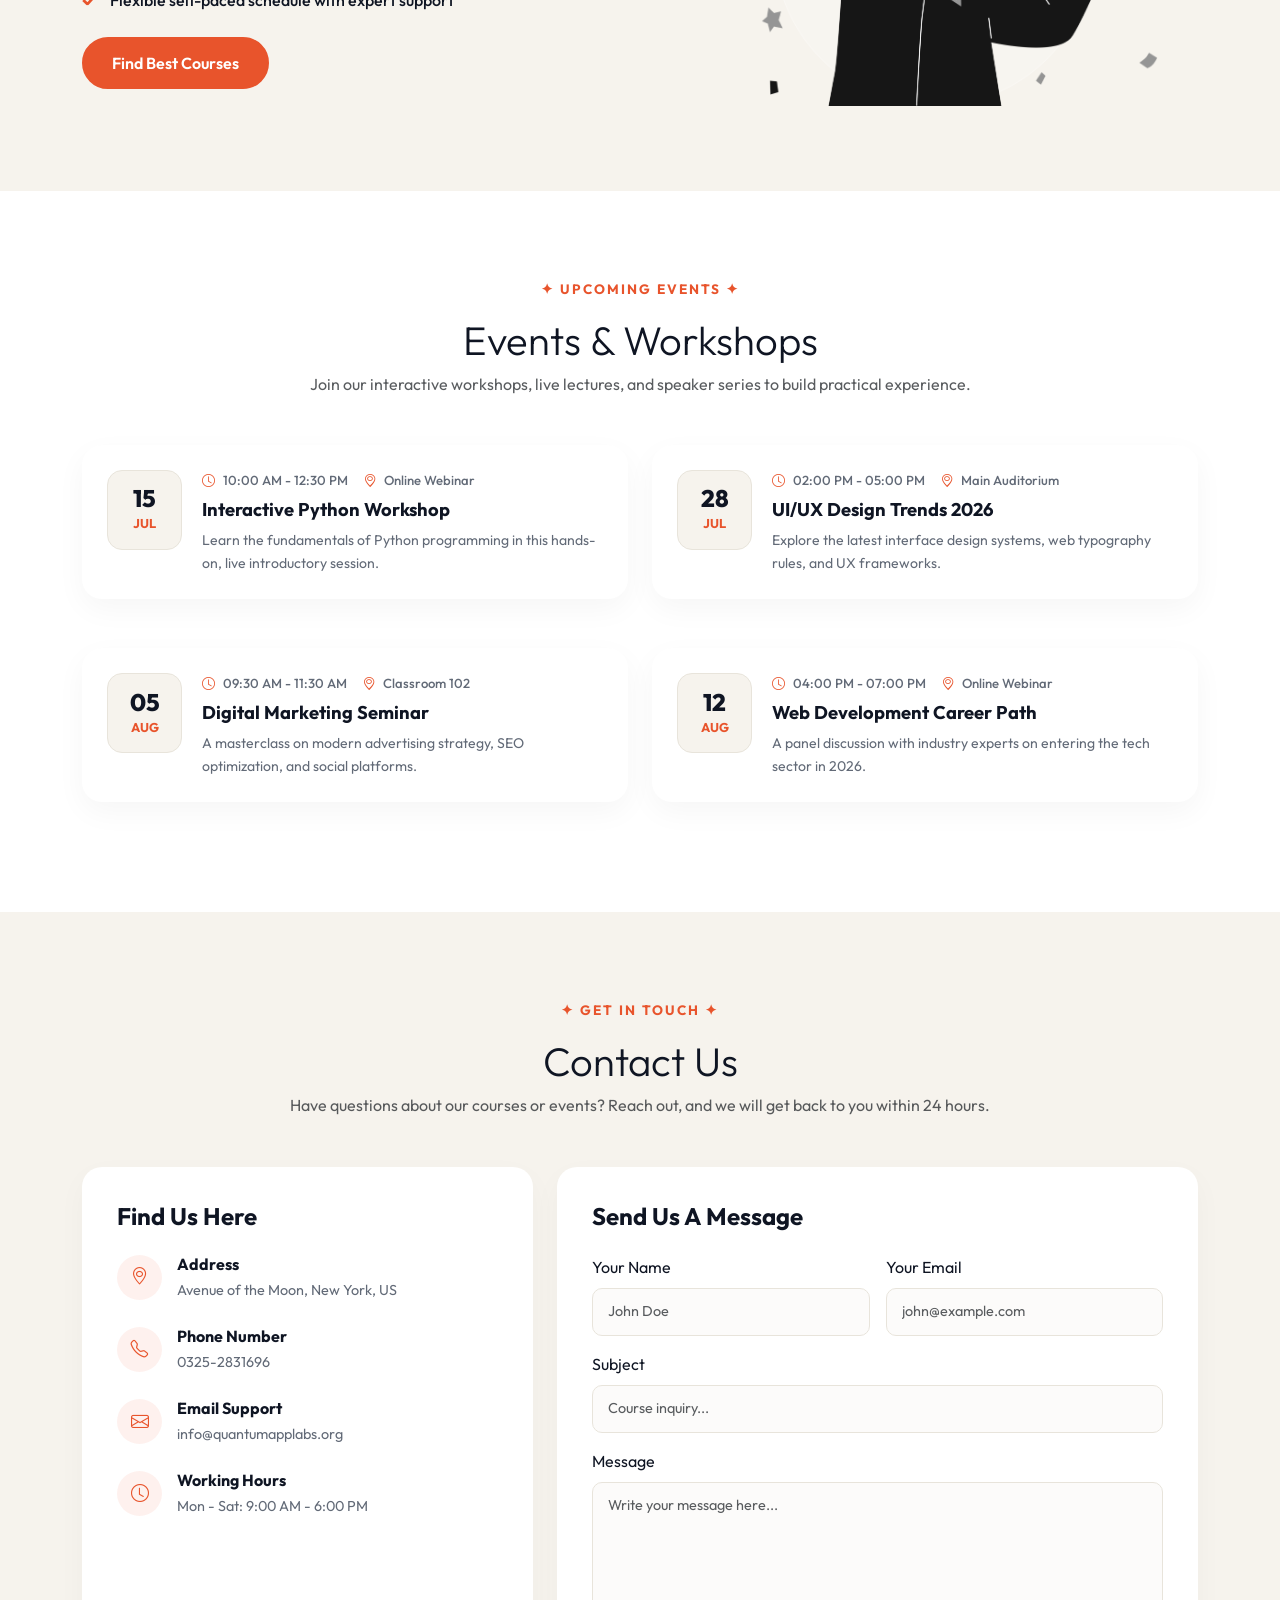
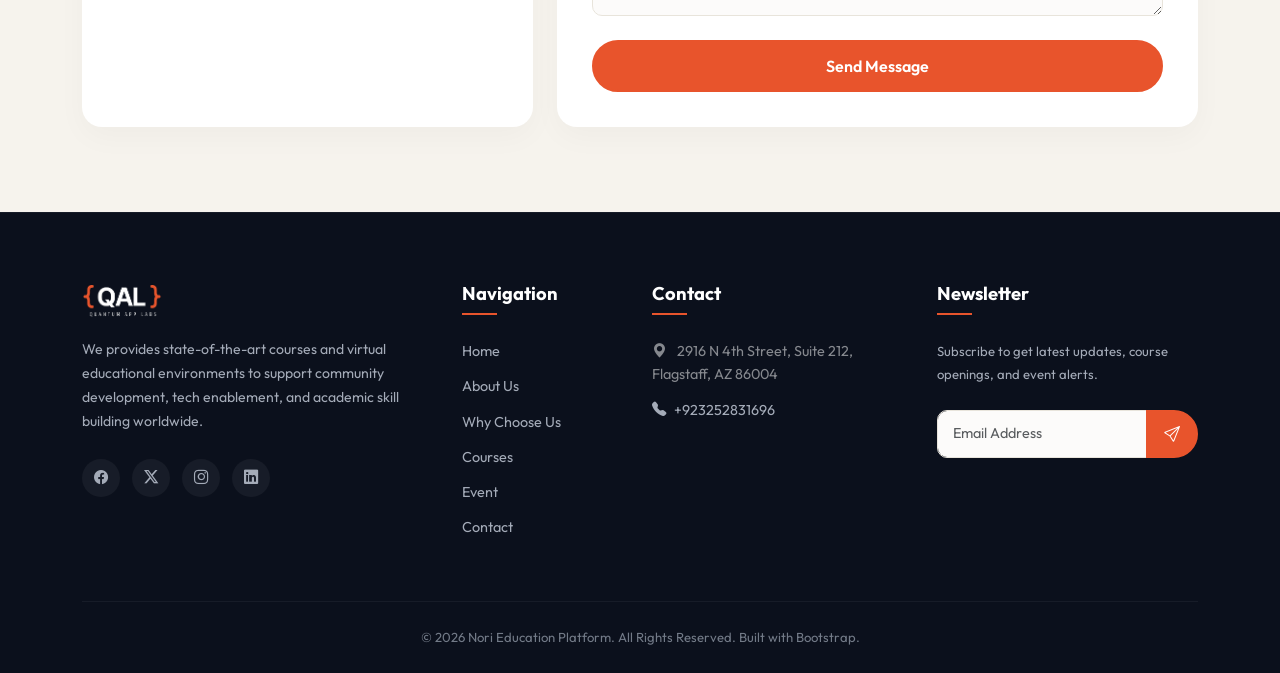
==== commit c0c02364: "Courses Updated" ====
--- a/index.html
+++ b/index.html
@@ -100,17 +100,17 @@
         <div class="container text-center">
             <!-- Floating Welcome Badge -->
             <div class="hero-welcome-badge animate-fade-in">
-                👋 Welcome to Nori!
+                👋 Welcome to Quantum App Labs!
             </div>
 
             <!-- Hero Typography -->
             <h1 class="hero-title animate-slide-up">
-                Find the best way to learn<br>improve your skills.
+                We provide the best way to learn<br>improve your skills.
             </h1>
 
             <p class="hero-desc animate-slide-up">
-                We have hosted around 2,000 courses worldwide and helped people to learn and grow.<br>
-                Currently, we are teaching around 15,000 people.
+                Quantum App Labs is a leading provider of high-quality tech education, offering a range of expert-led
+                courses designed to help individuals master in-demand skills and advance their careers.
             </p>
 
             <!-- Hero CTAs -->
@@ -223,7 +223,6 @@
                         <div class="why-card-overlay"></div>
                         <div class="why-card-content text-center">
                             <h3 class="why-card-title">World Class Teachers</h3>
-                            <a href="#about" class="why-card-link">READ MORE <i class="bi bi-arrow-right"></i></a>
                         </div>
                     </div>
                 </div>
@@ -235,7 +234,6 @@
                         <div class="why-card-overlay"></div>
                         <div class="why-card-content text-center">
                             <h3 class="why-card-title">Experienced and Caring Teachers</h3>
-                            <a href="#about" class="why-card-link">READ MORE <i class="bi bi-arrow-right"></i></a>
                         </div>
                     </div>
                 </div>
@@ -247,7 +245,6 @@
                         <div class="why-card-overlay"></div>
                         <div class="why-card-content text-center">
                             <h3 class="why-card-title">Global Community</h3>
-                            <a href="#about" class="why-card-link">READ MORE <i class="bi bi-arrow-right"></i></a>
                         </div>
                     </div>
                 </div>
@@ -259,8 +256,6 @@
                         <div class="why-card-overlay"></div>
                         <div class="why-card-content text-center">
                             <h3 class="why-card-title">Top Notch Courses</h3>
-                            <a href="#courses" class="why-card-link" style="opacity: 1; transform: translateY(0);">READ
-                                MORE <i class="bi bi-arrow-up-right"></i></a>
                         </div>
                     </div>
                 </div>
@@ -290,11 +285,13 @@
 
             <!-- Courses Row -->
             <div class="row g-4 text-start">
-                <!-- Course 1 -->
+
+                <!-- Course 2: React Native -->
                 <div class="col-md-6 col-lg-4">
                     <div class="course-card">
                         <div class="course-img-wrapper">
-                            <img src="assets/images/demo-courses.jpg" alt="Students learning" class="course-img">
+                            <img src="https://images.unsplash.com/photo-1512941937669-90a1b58e7e9c?q=80&w=600"
+                                alt="React Native App Development" class="course-img">
                             <span class="course-badge-free">Free</span>
                         </div>
                         <div class="course-body">
@@ -303,52 +300,26 @@
                                 <span class="course-duration">10 WEEKS</span>
                             </div>
                             <h3 class="course-title">
-                                <a href="#contact">Maximizing Your Sales Potential Tips</a>
+                                <a href="course-details.html">React Native Mobile App Development Masterclass</a>
                             </h3>
                             <div class="course-footer">
                                 <div class="course-author">
-                                    <div class="course-author-avatar">MK</div>
-                                    <span class="course-author-name">MONA KAMAL</span>
-                                </div>
-                                <a href="#contact" class="course-enroll-link">ENROLL NOW <i
+                                    <div class="course-author-avatar">AA</div>
+                                    <span class="course-author-name">ASIM ATIQUE</span>
+                                </div>
+                                <a href="course-details.html" class="course-enroll-link">ENROLL NOW <i
                                         class="bi bi-arrow-up-right"></i></a>
                             </div>
                         </div>
                     </div>
                 </div>
 
-                <!-- Course 2 -->
+                <!-- Course 3: Digital Marketing & SEO -->
                 <div class="col-md-6 col-lg-4">
                     <div class="course-card">
                         <div class="course-img-wrapper">
-                            <img src="assets/images/global.jpg" alt="Online learning" class="course-img">
-                            <span class="course-badge-free">Free</span>
-                        </div>
-                        <div class="course-body">
-                            <div class="course-meta">
-                                <span class="course-category">● BEGINNER</span>
-                                <span class="course-duration">10 WEEKS</span>
-                            </div>
-                            <h3 class="course-title">
-                                <a href="#contact">Web Development Fully Complete Guideline</a>
-                            </h3>
-                            <div class="course-footer">
-                                <div class="course-author">
-                                    <div class="course-author-avatar">MK</div>
-                                    <span class="course-author-name">MONA KAMAL</span>
-                                </div>
-                                <a href="#contact" class="course-enroll-link">ENROLL NOW <i
-                                        class="bi bi-arrow-up-right"></i></a>
-                            </div>
-                        </div>
-                    </div>
-                </div>
-
-                <!-- Course 3 -->
-                <div class="col-md-6 col-lg-4">
-                    <div class="course-card">
-                        <div class="course-img-wrapper">
-                            <img src="assets/images/top-notch.jpg" alt="Social Media class" class="course-img">
+                            <img src="https://images.unsplash.com/photo-1460925895917-afdab827c52f?q=80&w=600"
+                                alt="Digital Marketing & SEO" class="course-img">
                             <span class="course-badge-free">Free</span>
                         </div>
                         <div class="course-body">
@@ -357,14 +328,44 @@
                                 <span class="course-duration">10 WEEKS</span>
                             </div>
                             <h3 class="course-title">
-                                <a href="#contact">Strategic Social Media & Marketing Policy</a>
+                                <a href="course-details-digital-marketing.html">Digital Marketing &amp; SEO Expert
+                                    Masterclass</a>
                             </h3>
                             <div class="course-footer">
                                 <div class="course-author">
-                                    <div class="course-author-avatar">MK</div>
-                                    <span class="course-author-name">MONA KAMAL</span>
-                                </div>
-                                <a href="#contact" class="course-enroll-link">ENROLL NOW <i
+                                    <div class="course-author-avatar">HA</div>
+                                    <span class="course-author-name">HAROON ASLAM</span>
+                                </div>
+                                <a href="course-details-digital-marketing.html" class="course-enroll-link">ENROLL NOW <i
+                                        class="bi bi-arrow-up-right"></i></a>
+                            </div>
+                        </div>
+                    </div>
+                </div>
+
+                <!-- Course 4: AI & Machine Learning -->
+                <div class="col-md-6 col-lg-4">
+                    <div class="course-card">
+                        <div class="course-img-wrapper">
+                            <img src="https://images.unsplash.com/photo-1677442135703-1787eea5ce01?q=80&w=600"
+                                alt="Artificial Intelligence & Machine Learning" class="course-img">
+                            <span class="course-badge-free">Free</span>
+                        </div>
+                        <div class="course-body">
+                            <div class="course-meta">
+                                <span class="course-category">● ADVANCED</span>
+                                <span class="course-duration">10 WEEKS</span>
+                            </div>
+                            <h3 class="course-title">
+                                <a href="course-details-ai.html">Artificial Intelligence &amp; Machine Learning
+                                    Masterclass</a>
+                            </h3>
+                            <div class="course-footer">
+                                <div class="course-author">
+                                    <div class="course-author-avatar">TK</div>
+                                    <span class="course-author-name">TOOBA KASHIF</span>
+                                </div>
+                                <a href="course-details-ai.html" class="course-enroll-link">ENROLL NOW <i
                                         class="bi bi-arrow-up-right"></i></a>
                             </div>
                         </div>
@@ -575,7 +576,7 @@
                             </div>
                             <div class="contact-info-details">
                                 <h5>Phone Number</h5>
-                                <p>(02) 123-451-98</p>
+                                <p>0325-2831696</p>
                             </div>
                         </div>
 
@@ -586,7 +587,7 @@
                             </div>
                             <div class="contact-info-details">
                                 <h5>Email Support</h5>
-                                <p>info@nori-edu.com</p>
+                                <p>info@quantumapplabs.org</p>
                             </div>
                         </div>
 
@@ -608,14 +609,14 @@
                     <div class="contact-form-card">
                         <h4 class="mb-4" style="font-weight: 700;">Send Us A Message</h4>
 
-                        <form id="contactForm">
+                        <form id="contactForm" action="https://formspree.io/f/meebejoa" method="POST">
                             <div class="row g-3">
                                 <!-- Name Input -->
                                 <div class="col-md-6">
                                     <div class="form-group">
                                         <label for="formName" class="form-label font-weight-bold">Your Name</label>
-                                        <input type="text" class="form-control" id="formName" placeholder="John Doe"
-                                            required>
+                                        <input type="text" name="name" class="form-control" id="formName"
+                                            placeholder="John Doe" required>
                                     </div>
                                 </div>
 
@@ -623,7 +624,7 @@
                                 <div class="col-md-6">
                                     <div class="form-group">
                                         <label for="formEmail" class="form-label">Your Email</label>
-                                        <input type="email" class="form-control" id="formEmail"
+                                        <input type="email" name="_replyto" class="form-control" id="formEmail"
                                             placeholder="john@example.com" required>
                                     </div>
                                 </div>
@@ -632,7 +633,7 @@
                                 <div class="col-12">
                                     <div class="form-group">
                                         <label for="formSubject" class="form-label">Subject</label>
-                                        <input type="text" class="form-control" id="formSubject"
+                                        <input type="text" name="subject" class="form-control" id="formSubject"
                                             placeholder="Course inquiry..." required>
                                     </div>
                                 </div>
@@ -641,14 +642,20 @@
                                 <div class="col-12">
                                     <div class="form-group">
                                         <label for="formMessage" class="form-label">Message</label>
-                                        <textarea class="form-control" id="formMessage" rows="5"
+                                        <textarea name="message" class="form-control" id="formMessage" rows="5"
                                             placeholder="Write your message here..." required></textarea>
                                     </div>
                                 </div>
 
+                                <!-- Form Status Message -->
+                                <div class="col-12 d-none" id="formStatusContainer">
+                                    <div class="alert mb-0" id="formStatus" role="alert"></div>
+                                </div>
+
                                 <!-- Submit Button -->
                                 <div class="col-12 mt-4">
-                                    <button type="submit" class="btn btn-orange w-100">Send Message</button>
+                                    <button type="submit" id="formSubmitBtn" class="btn btn-orange w-100">Send
+                                        Message</button>
                                 </div>
                             </div>
                         </form>
@@ -671,7 +678,7 @@
                             class="d-inline-block align-middle me-1">
                     </a>
                     <p class="footer-desc">
-                        Nori provides state-of-the-art courses and virtual educational environments to support community
+                        We provides state-of-the-art courses and virtual educational environments to support community
                         development, tech enablement, and academic skill building worldwide.
                     </p>
                     <div class="social-links">
@@ -699,12 +706,9 @@
                 <div class="col-lg-3 col-md-6">
                     <h4 class="footer-title">Contact</h4>
                     <ul class="footer-links">
-                        <li class="text-white-50"><i class="bi bi-geo-alt-fill text-orange me-2"></i> Avenue of the
-                            Moon, NY</li>
-                        <li><a href="tel:+0212345198"><i class="bi bi-telephone-fill text-orange me-2"></i> (02)
-                                123-451-98</a></li>
-                        <li><a href="mailto:info@nori-edu.com"><i class="bi bi-envelope-fill text-orange me-2"></i>
-                                info@nori-edu.com</a></li>
+                        <li class="text-white-50"><i class="bi bi-geo-alt-fill text-orange me-2"></i> 2916 N 4th
+                            Street, Suite 212, Flagstaff, AZ 86004</li>
+                        <li><a href="#"><i class="bi bi-telephone-fill text-orange me-2"></i>+923252831696</a></li>
                     </ul>
                 </div>
 
--- a/assets/css/style.css
+++ b/assets/css/style.css
@@ -935,3 +935,259 @@
     font-size: 0.82rem;
     color: #727a87;
 }
+
+/* =========================================
+  12. Course Details Page Specific Styles
+========================================= */
+
+.course-hero {
+    position: relative;
+    padding-top: 180px;
+    padding-bottom: 90px;
+    background-size: cover;
+    background-position: center;
+    background-repeat: no-repeat;
+    color: var(--bg-white);
+}
+
+.course-hero-overlay {
+    position: absolute;
+    top: 0;
+    left: 0;
+    width: 100%;
+    height: 100%;
+    background: linear-gradient(to right, rgba(10, 15, 28, 0.95), rgba(15, 21, 35, 0.75));
+    z-index: 1;
+}
+
+.course-hero-content {
+    position: relative;
+    z-index: 2;
+}
+
+.course-rating-stars {
+    color: #ffb606;
+}
+
+.course-meta-inline {
+    display: flex;
+    flex-wrap: wrap;
+    gap: 20px;
+    font-size: 0.95rem;
+    color: rgba(255, 255, 255, 0.85);
+}
+
+.course-meta-inline span i {
+    color: var(--primary-color);
+}
+
+/* Sidebar Info Card */
+.course-sidebar-card {
+    background-color: var(--bg-white);
+    border-radius: 24px;
+    padding: 35px;
+    box-shadow: 0 15px 45px rgba(0, 0, 0, 0.07);
+    border: 1px solid var(--border-color);
+    position: sticky;
+    top: 100px;
+    z-index: 10;
+    transition: var(--transition-smooth);
+}
+
+.course-sidebar-card:hover {
+    box-shadow: 0 20px 50px rgba(0, 0, 0, 0.12);
+    transform: translateY(-2px);
+}
+
+.course-price-wrapper {
+    margin-bottom: 25px;
+}
+
+.course-price-current {
+    font-size: 2.2rem;
+    font-weight: 800;
+    color: var(--text-dark);
+}
+
+.course-price-original {
+    font-size: 1.25rem;
+    color: var(--text-muted);
+    text-decoration: line-through;
+    margin-left: 10px;
+    font-weight: 500;
+}
+
+.course-details-list {
+    list-style: none;
+    padding-left: 0;
+    margin-bottom: 30px;
+    border-top: 1px solid var(--border-color);
+}
+
+.course-details-list li {
+    display: flex;
+    justify-content: space-between;
+    align-items: center;
+    padding: 12px 0;
+    border-bottom: 1px solid var(--border-color);
+    font-size: 0.92rem;
+    font-weight: 500;
+    color: var(--text-dark);
+}
+
+.course-details-list li span:first-child {
+    color: var(--text-muted);
+    display: inline-flex;
+    align-items: center;
+    gap: 8px;
+}
+
+.course-details-list li span:first-child i {
+    color: var(--primary-color);
+    font-size: 1.1rem;
+}
+
+/* Syllabus / Accordion Styles */
+.course-curriculum-title {
+    font-size: 1.5rem;
+    font-weight: 700;
+    margin-bottom: 25px;
+}
+
+.accordion-item-custom {
+    border: 1px solid var(--border-color) !important;
+    border-radius: 16px !important;
+    overflow: hidden;
+    margin-bottom: 15px;
+    background-color: var(--bg-white);
+    transition: var(--transition-smooth);
+    box-shadow: 0 4px 15px rgba(0, 0, 0, 0.01);
+}
+
+.accordion-item-custom:hover {
+    border-color: var(--primary-color) !important;
+    box-shadow: 0 6px 20px rgba(232, 84, 44, 0.05);
+}
+
+.accordion-button-custom {
+    background-color: var(--bg-white) !important;
+    color: var(--text-dark) !important;
+    font-weight: 600;
+    font-size: 1.05rem;
+    padding: 18px 24px;
+    border: none;
+    outline: none;
+    box-shadow: none !important;
+    text-align: left;
+    width: 100%;
+    display: flex;
+    align-items: center;
+    justify-content: space-between;
+}
+
+.accordion-button-custom:not(.collapsed) {
+    background-color: var(--bg-cream) !important;
+    color: var(--primary-color) !important;
+}
+
+.accordion-button-custom::after {
+    display: none; /* Hide default icon to use bootstrap icons if needed or default transitions */
+}
+
+.accordion-body-custom {
+    background-color: var(--bg-white);
+    padding: 20px 24px;
+    border-top: 1px solid var(--border-color);
+    font-size: 0.95rem;
+    color: var(--text-muted);
+}
+
+.syllabus-list {
+    list-style: none;
+    padding-left: 0;
+    margin-bottom: 0;
+}
+
+.syllabus-list li {
+    display: flex;
+    justify-content: space-between;
+    align-items: center;
+    padding: 10px 0;
+    border-bottom: 1px dashed var(--border-color);
+    font-size: 0.9rem;
+}
+
+.syllabus-list li:last-child {
+    border-bottom: none;
+    padding-bottom: 0;
+}
+
+.syllabus-list li span:first-child {
+    display: inline-flex;
+    align-items: center;
+    gap: 10px;
+    color: var(--text-dark);
+}
+
+.syllabus-list li span:first-child i {
+    color: var(--primary-color);
+}
+
+/* Instructor card */
+.instructor-card {
+    background-color: var(--bg-cream);
+    border-radius: 20px;
+    padding: 30px;
+    border: 1px solid var(--border-color);
+    margin-top: 40px;
+}
+
+.instructor-header {
+    display: flex;
+    align-items: center;
+    gap: 15px;
+    margin-bottom: 15px;
+}
+
+.instructor-avatar {
+    width: 60px;
+    height: 60px;
+    border-radius: 50%;
+    background-color: var(--primary-color);
+    color: var(--bg-white);
+    font-size: 1.4rem;
+    font-weight: 700;
+    display: flex;
+    align-items: center;
+    justify-content: center;
+    box-shadow: 0 5px 15px rgba(232, 84, 44, 0.2);
+}
+
+.instructor-info h5 {
+    font-size: 1.1rem;
+    font-weight: 700;
+    margin-bottom: 2px;
+}
+
+.instructor-info span {
+    font-size: 0.82rem;
+    color: var(--text-muted);
+    font-weight: 600;
+}
+
+/* Back Button */
+.back-to-courses {
+    display: inline-flex;
+    align-items: center;
+    gap: 8px;
+    font-weight: 600;
+    color: var(--primary-color);
+    margin-bottom: 25px;
+    transition: var(--transition-smooth);
+}
+
+.back-to-courses:hover {
+    color: var(--primary-hover);
+    transform: translateX(-4px);
+}
+
